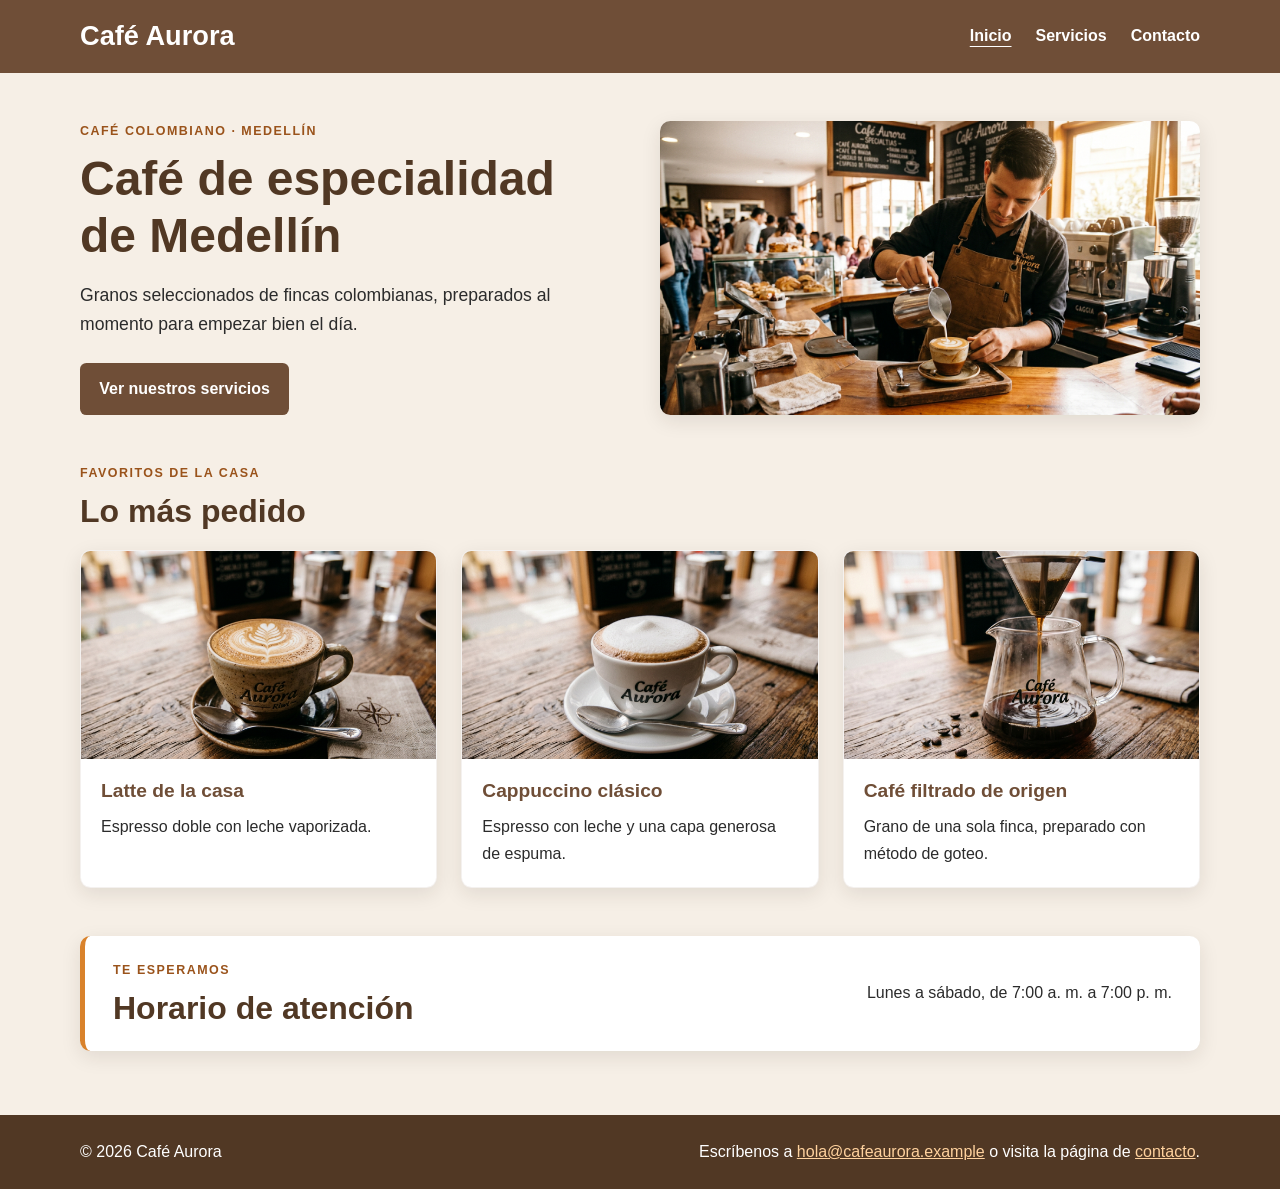
==== index.html @ ce587d23 "fix: css y html, docs: finalizo la documentación del proyecto" ====
<!DOCTYPE html>
<html lang="es">
<head>
    <meta charset="UTF-8">
    <meta name="viewport" content="width=device-width, initial-scale=1.0">
    <meta name="description" content="Café Aurora es una cafetería de especialidad en Medellín con granos seleccionados de fincas colombianas. Conoce lo más pedido y nuestro horario.">
    <title>Café Aurora | Café de especialidad en Medellín</title>
    <link rel="stylesheet" href="css/styles.css">
</head>
<body>
    <header class="site-header">
        <div class="header-inner">
            <p class="logo"><a href="index.html">Café Aurora</a></p>
            <nav aria-label="Navegación principal">
                <ul>
                    <li><a href="index.html" aria-current="page">Inicio</a></li>
                    <li><a href="servicios.html">Servicios</a></li>
                    <li><a href="contacto.html">Contacto</a></li>
                </ul>
            </nav>
        </div>
    </header>

    <main>
        <section class="hero">
            <div class="hero-copy">
                <p class="eyebrow">Café colombiano · Medellín</p>
                <h1>Café de especialidad de Medellín</h1>
                <p>Granos seleccionados de fincas colombianas, preparados al momento para empezar bien el día.</p>
                <a class="button-link" href="servicios.html">Ver nuestros servicios</a>
            </div>
            <img class="hero-image" src="img/portada.jpg" alt="Barista sirviendo un café en el mostrador de Café Aurora" width="600">
        </section>

        <section class="section-block">
            <div class="section-heading">
                <p class="eyebrow">Favoritos de la casa</p>
                <h2>Lo más pedido</h2>
            </div>
            <div class="card-grid productos">
                <article class="card tarjeta">
                    <img src="img/latte.jpg" alt="Taza de latte con arte en la espuma sobre una mesa de madera" width="300">
                    <div class="card-content">
                        <h3>Latte de la casa</h3>
                        <p>Espresso doble con leche vaporizada.</p>
                    </div>
                </article>
                <article class="card tarjeta">
                    <img src="img/cappuccino.jpg" alt="Cappuccino con espuma espesa servido en una taza blanca" width="300">
                    <div class="card-content">
                        <h3>Cappuccino clásico</h3>
                        <p>Espresso con leche y una capa generosa de espuma.</p>
                    </div>
                </article>
                <article class="card tarjeta">
                    <img src="img/filtrado.jpg" alt="Café filtrado cayendo en una jarra de vidrio" width="300">
                    <div class="card-content">
                        <h3>Café filtrado de origen</h3>
                        <p>Grano de una sola finca, preparado con método de goteo.</p>
                    </div>
                </article>
            </div>
        </section>

        <aside class="hours">
            <div>
                <p class="eyebrow">Te esperamos</p>
                <h2>Horario de atención</h2>
            </div>
            <p>Lunes a sábado, de 7:00 a. m. a 7:00 p. m.</p>
        </aside>
    </main>

    <footer class="site-footer">
        <div class="footer-inner">
            <p>&copy; 2026 Café Aurora</p>
            <p>Escríbenos a <a href="mailto:hola@cafeaurora.example">hola@cafeaurora.example</a> o visita la página de <a href="contacto.html">contacto</a>.</p>
        </div>
    </footer>
</body>
</html>
---- css/styles.css ----
/* ========================================
   1. VARIABLES
======================================== */
:root {
    --color-primario: #6f4e37;
    --color-primario-oscuro: #513824;
    --color-acento: #d9822b;
    --color-texto: #2b2b2b;
    --color-fondo: #f6efe6;
    --color-blanco: #ffffff;
    --color-borde: #e5d9cc;
    --fuente-base: Arial, Helvetica, sans-serif;
    --radio: 0.65rem;
    --sombra: 0 6px 20px rgb(43 31 20 / 10%);
}

/* ========================================
   2. BASE
======================================== */
*,
*::before,
*::after {
    box-sizing: border-box;
}

html {
    scroll-behavior: smooth;
}

body {
    margin: 0;
    background: var(--color-fondo);
    color: var(--color-texto);
    font-family: var(--fuente-base);
    font-size: 16px;
    line-height: 1.65;
}

img {
    display: block;
    max-width: 100%;
    height: auto;
}

h1,
h2,
h3 {
    line-height: 1.2;
    color: var(--color-primario-oscuro);
}

h1 {
    margin: 0 0 1rem;
    font-size: clamp(2rem, 4vw, 3rem);
}

h2 {
    margin: 0 0 1rem;
    font-size: clamp(1.5rem, 3vw, 2rem);
}

h3 {
    margin: 0 0 0.75rem;
    font-size: 1.2rem;
}

p {
    margin: 0 0 1rem;
}

a {
    color: var(--color-primario);
}

a:hover {
    color: #9a531b;
}

/* ========================================
   3. CABECERA Y NAVEGACIÓN
======================================== */
.site-header {
    background: var(--color-primario);
    color: var(--color-blanco);
    padding: 1rem 1.5rem;
}

.header-inner {
    max-width: 70rem;
    margin: 0 auto;
    display: flex;
    align-items: center;
    justify-content: space-between;
    gap: 1.5rem;
}

.logo {
    margin: 0;
    font-size: 1.7rem;
    font-weight: 800;
    line-height: 1.2;
}

.logo a {
    color: var(--color-blanco);
    text-decoration: none;
}

nav ul {
    display: flex;
    flex-wrap: wrap;
    align-items: center;
    gap: 1.5rem;
    margin: 0;
    padding: 0;
    list-style: none;
}

nav a {
    display: inline-block;
    padding: 0.45rem 0;
    color: var(--color-blanco);
    text-decoration: none;
    font-weight: 600;
}

nav a:hover,
nav a:focus-visible {
    color: #ffd29e;
}

nav a[aria-current="page"] {
    text-decoration: underline;
    text-underline-offset: 0.3rem;
}

/* ========================================
   4. ESTRUCTURA GENERAL
======================================== */
main {
    width: min(100% - 2rem, 70rem);
    margin: 0 auto;
    padding: 3rem 0;
}

.section-block {
    margin-top: 3rem;
}

.section-heading {
    margin-bottom: 1.25rem;
}

.eyebrow {
    margin-bottom: 0.5rem;
    color: #9a531b;
    font-size: 0.78rem;
    font-weight: 800;
    letter-spacing: 0.12em;
    text-transform: uppercase;
}

.page-intro {
    max-width: 48rem;
    margin-bottom: 2.5rem;
}

/* ========================================
   5. PORTADA
======================================== */
.hero {
    display: grid;
    grid-template-columns: minmax(0, 1fr) minmax(0, 1fr);
    align-items: center;
    gap: 2.5rem;
}

.hero-copy > p:not(.eyebrow) {
    max-width: 34rem;
    margin-bottom: 1.5rem;
    font-size: 1.1rem;
}

.hero-image {
    width: 100%;
    max-height: 26rem;
    object-fit: cover;
    border-radius: var(--radio);
    box-shadow: var(--sombra);
}

.button-link {
    display: inline-block;
    padding: 0.8rem 1.2rem;
    border-radius: 0.4rem;
    background: var(--color-primario);
    color: var(--color-blanco);
    text-decoration: none;
    font-weight: 700;
}

.button-link:hover,
.button-link:focus-visible {
    background: var(--color-acento);
    color: #21170f;
}

/* ========================================
   6. TARJETAS Y CUADRÍCULAS
======================================== */
.card-grid {
    display: grid;
    grid-template-columns: repeat(3, minmax(0, 1fr));
    gap: 1.5rem;
    align-items: stretch;
}

.card,
.tarjeta {
    min-width: 0;
    overflow: hidden;
    border: 1px solid rgb(111 78 55 / 8%);
    border-radius: var(--radio);
    background: var(--color-blanco);
    box-shadow: var(--sombra);
}

.card > img {
    width: 100%;
    height: 13rem;
    object-fit: cover;
}

.card-content {
    padding: 1.25rem;
}

.card-content h3 {
    color: var(--color-primario);
}

.card-content p:last-child {
    margin-bottom: 0;
}

.card-content a {
    font-weight: 700;
}

/* ========================================
   7. HORARIO
======================================== */
.hours {
    display: flex;
    align-items: center;
    justify-content: space-between;
    gap: 1.5rem;
    margin-top: 3rem;
    padding: 1.5rem 1.75rem;
    border-left: 5px solid var(--color-acento);
    border-radius: var(--radio);
    background: var(--color-blanco);
    box-shadow: var(--sombra);
}

.hours h2 {
    margin-bottom: 0;
}

.hours > p {
    margin: 0;
}

/* ========================================
   8. TABLA DE PRECIOS
======================================== */
.table-wrap {
    width: 100%;
    overflow-x: auto;
    border-radius: var(--radio);
    box-shadow: var(--sombra);
}

table {
    width: 100%;
    border-collapse: collapse;
    background: var(--color-blanco);
}

caption {
    padding: 1rem;
    background: var(--color-blanco);
    color: var(--color-primario);
    font-weight: 700;
    text-align: left;
}

thead {
    background: var(--color-primario);
    color: var(--color-blanco);
}

th,
td {
    padding: 0.9rem 1rem;
    border-bottom: 1px solid var(--color-borde);
    text-align: left;
}

tbody th {
    color: var(--color-primario-oscuro);
}

tbody tr:nth-child(even) {
    background: #fbf8f4;
}

tbody tr:last-child th,
tbody tr:last-child td {
    border-bottom: 0;
}

/* ========================================
   9. FORMULARIO
======================================== */
.contact-layout {
    display: grid;
    grid-template-columns: minmax(0, 1.5fr) minmax(15rem, 0.8fr);
    align-items: start;
    gap: 2rem;
}

.contact-card {
    padding: 1.75rem;
    border-radius: var(--radio);
    background: var(--color-blanco);
    box-shadow: var(--sombra);
}

.contact-card h2 {
    margin-bottom: 1.5rem;
}

fieldset {
    min-width: 0;
    margin: 0 0 1.25rem;
    padding: 1.25rem;
    border: 1px solid var(--color-borde);
    border-radius: 0.45rem;
}

legend {
    padding: 0 0.4rem;
    color: var(--color-primario);
    font-weight: 700;
}

.form-field {
    margin-bottom: 1rem;
}

.form-field:last-child {
    margin-bottom: 0;
}

label {
    display: block;
    margin-bottom: 0.4rem;
    font-weight: 700;
}

input,
select,
textarea {
    display: block;
    width: 100%;
    min-width: 0;
    padding: 0.75rem 0.85rem;
    border: 1px solid #cbb9a8;
    border-radius: 0.35rem;
    background: #fff;
    color: var(--color-texto);
    font: inherit;
}

textarea {
    min-height: 8rem;
    resize: vertical;
}

input:focus,
select:focus,
textarea:focus {
    outline: 2px solid var(--color-acento);
    outline-offset: 1px;
}

button {
    padding: 0.85rem 1.3rem;
    border: 0;
    border-radius: 0.4rem;
    background: var(--color-primario);
    color: var(--color-blanco);
    font: inherit;
    font-weight: 700;
    cursor: pointer;
}

button:hover {
    background: var(--color-acento);
    color: #21170f;
}

.contact-hours {
    display: block;
    margin-top: 0;
}

.contact-hours .hours-time {
    color: var(--color-primario);
    font-size: 1.2rem;
    font-weight: 800;
}

/* ========================================
   10. PIE DE PÁGINA
======================================== */
.site-footer {
    margin-top: 1rem;
    padding: 1.5rem;
    background: var(--color-primario-oscuro);
    color: var(--color-blanco);
}

.footer-inner {
    width: min(100%, 70rem);
    margin: 0 auto;
    display: flex;
    flex-wrap: wrap;
    justify-content: space-between;
    gap: 0.75rem 2rem;
}

.footer-inner p {
    margin: 0;
}

.site-footer a {
    color: #ffd29e;
}

/* ========================================
   11. RESPONSIVE: TABLETAS Y CELULARES
======================================== */
@media (max-width: 800px) {
    .header-inner {
        align-items: flex-start;
        flex-direction: column;
        gap: 0.75rem;
    }

    .hero {
        grid-template-columns: 1fr;
        gap: 1.5rem;
    }

    .hero-image {
        max-height: 22rem;
    }

    .card-grid {
        grid-template-columns: repeat(2, minmax(0, 1fr));
    }

    .contact-layout {
        grid-template-columns: 1fr;
    }

    .contact-hours {
        margin-top: 0;
    }
}

@media (max-width: 560px) {
    main {
        width: min(100% - 1.25rem, 70rem);
        padding: 2rem 0;
    }

    .site-header {
        padding: 1rem;
    }

    nav ul {
        gap: 1rem;
    }

    .card-grid {
        grid-template-columns: 1fr;
    }

    .card > img {
        height: auto;
        max-height: 18rem;
    }

    .hours {
        align-items: flex-start;
        flex-direction: column;
        gap: 0.75rem;
        padding: 1.25rem;
    }

    .contact-card {
        padding: 1rem;
    }

    fieldset {
        padding: 1rem;
    }

    th,
    td {
        padding: 0.7rem;
        font-size: 0.9rem;
    }

    .footer-inner {
        flex-direction: column;
    }
}

@media (prefers-reduced-motion: reduce) {
    html {
        scroll-behavior: auto;
    }
}
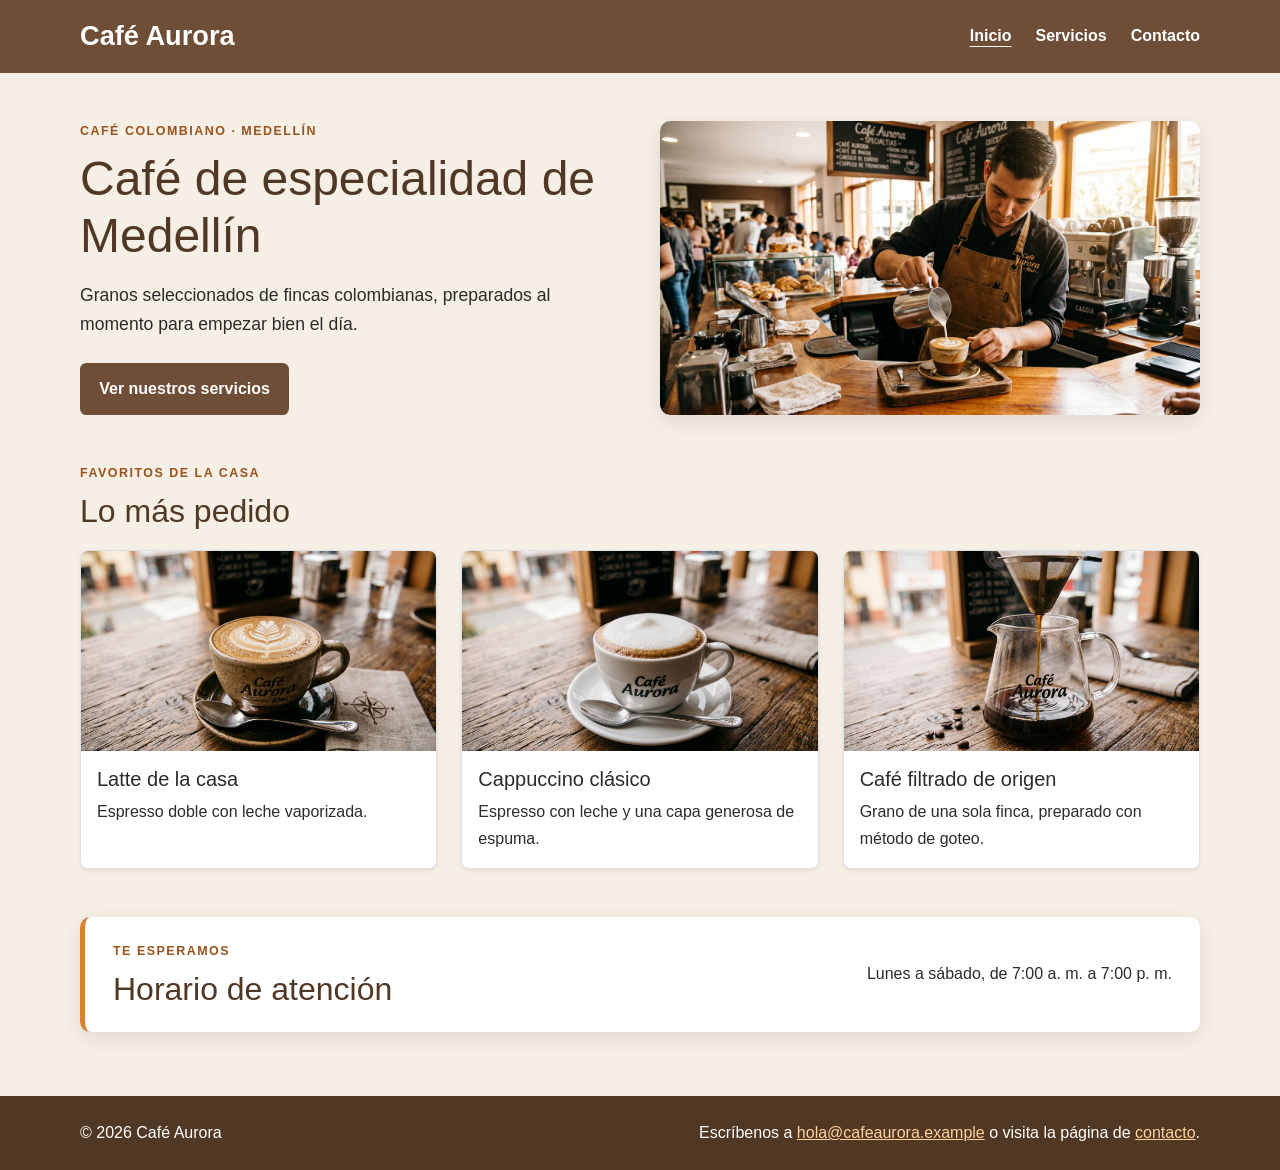
==== commit dbb95bf9: "feat: se maqueta Lo más pedido con Bootstrap" ====
--- a/index.html
+++ b/index.html
@@ -5,6 +5,7 @@
     <meta name="viewport" content="width=device-width, initial-scale=1.0">
     <meta name="description" content="Café Aurora es una cafetería de especialidad en Medellín con granos seleccionados de fincas colombianas. Conoce lo más pedido y nuestro horario.">
     <title>Café Aurora | Café de especialidad en Medellín</title>
+    <link href="https://cdn.jsdelivr.net/npm/bootstrap@5.3.8/dist/css/bootstrap.min.css" rel="stylesheet" integrity="sha384-sRIl4kxILFvY47J16cr9ZwB07vP4J8+LH7qKQnuqkuIAvNWLzeN8tE5YBujZqJLB" crossorigin="anonymous">
     <link rel="stylesheet" href="css/styles.css">
 </head>
 <body>
@@ -37,28 +38,40 @@
                 <p class="eyebrow">Favoritos de la casa</p>
                 <h2>Lo más pedido</h2>
             </div>
-            <div class="card-grid productos">
-                <article class="card tarjeta">
-                    <img src="img/latte.jpg" alt="Taza de latte con arte en la espuma sobre una mesa de madera" width="300">
-                    <div class="card-content">
-                        <h3>Latte de la casa</h3>
-                        <p>Espresso doble con leche vaporizada.</p>
-                    </div>
-                </article>
-                <article class="card tarjeta">
-                    <img src="img/cappuccino.jpg" alt="Cappuccino con espuma espesa servido en una taza blanca" width="300">
-                    <div class="card-content">
-                        <h3>Cappuccino clásico</h3>
-                        <p>Espresso con leche y una capa generosa de espuma.</p>
-                    </div>
-                </article>
-                <article class="card tarjeta">
-                    <img src="img/filtrado.jpg" alt="Café filtrado cayendo en una jarra de vidrio" width="300">
-                    <div class="card-content">
-                        <h3>Café filtrado de origen</h3>
-                        <p>Grano de una sola finca, preparado con método de goteo.</p>
-                    </div>
-                </article>
+            <div class="row row-cols-1 row-cols-md-2 row-cols-lg-3 g-4 productos-bootstrap">
+                <div class="col">
+                    <article class="h-100 d-flex flex-column overflow-hidden rounded-3 border bg-white shadow-sm">
+                        <div class="ratio ratio-16x9">
+                            <img class="img-fluid object-fit-cover" src="img/latte.jpg" alt="Taza de latte con arte en la espuma sobre una mesa de madera" width="300">
+                        </div>
+                        <div class="p-3">
+                            <h3 class="h5">Latte de la casa</h3>
+                            <p class="mb-0">Espresso doble con leche vaporizada.</p>
+                        </div>
+                    </article>
+                </div>
+                <div class="col">
+                    <article class="h-100 d-flex flex-column overflow-hidden rounded-3 border bg-white shadow-sm">
+                        <div class="ratio ratio-16x9">
+                            <img class="img-fluid object-fit-cover" src="img/cappuccino.jpg" alt="Cappuccino con espuma espesa servido en una taza blanca" width="300">
+                        </div>
+                        <div class="p-3">
+                            <h3 class="h5">Cappuccino clásico</h3>
+                            <p class="mb-0">Espresso con leche y una capa generosa de espuma.</p>
+                        </div>
+                    </article>
+                </div>
+                <div class="col">
+                    <article class="h-100 d-flex flex-column overflow-hidden rounded-3 border bg-white shadow-sm">
+                        <div class="ratio ratio-16x9">
+                            <img class="img-fluid object-fit-cover" src="img/filtrado.jpg" alt="Café filtrado cayendo en una jarra de vidrio" width="300">
+                        </div>
+                        <div class="p-3">
+                            <h3 class="h5">Café filtrado de origen</h3>
+                            <p class="mb-0">Grano de una sola finca, preparado con método de goteo.</p>
+                        </div>
+                    </article>
+                </div>
             </div>
         </section>
 
--- a/css/styles.css
+++ b/css/styles.css
@@ -82,16 +82,16 @@
 .site-header {
     background: var(--color-primario);
     color: var(--color-blanco);
-    padding: 1rem 1.5rem;
+    padding: 1rem;
 }
 
 .header-inner {
     max-width: 70rem;
     margin: 0 auto;
     display: flex;
-    align-items: center;
-    justify-content: space-between;
-    gap: 1.5rem;
+    align-items: flex-start;
+    flex-direction: column;
+    gap: 0.75rem;
 }
 
 .logo {
@@ -110,7 +110,7 @@
     display: flex;
     flex-wrap: wrap;
     align-items: center;
-    gap: 1.5rem;
+    gap: 1rem;
     margin: 0;
     padding: 0;
     list-style: none;
@@ -138,9 +138,9 @@
    4. ESTRUCTURA GENERAL
 ======================================== */
 main {
-    width: min(100% - 2rem, 70rem);
+    width: min(100% - 1.25rem, 70rem);
     margin: 0 auto;
-    padding: 3rem 0;
+    padding: 2rem 0;
 }
 
 .section-block {
@@ -170,9 +170,9 @@
 ======================================== */
 .hero {
     display: grid;
-    grid-template-columns: minmax(0, 1fr) minmax(0, 1fr);
+    grid-template-columns: 1fr;
     align-items: center;
-    gap: 2.5rem;
+    gap: 1.5rem;
 }
 
 .hero-copy > p:not(.eyebrow) {
@@ -183,7 +183,7 @@
 
 .hero-image {
     width: 100%;
-    max-height: 26rem;
+    max-height: 22rem;
     object-fit: cover;
     border-radius: var(--radio);
     box-shadow: var(--sombra);
@@ -210,7 +210,7 @@
 ======================================== */
 .card-grid {
     display: grid;
-    grid-template-columns: repeat(3, minmax(0, 1fr));
+    grid-template-columns: 1fr;
     gap: 1.5rem;
     align-items: stretch;
 }
@@ -227,7 +227,8 @@
 
 .card > img {
     width: 100%;
-    height: 13rem;
+    height: auto;
+    max-height: 18rem;
     object-fit: cover;
 }
 
@@ -252,11 +253,12 @@
 ======================================== */
 .hours {
     display: flex;
-    align-items: center;
+    align-items: flex-start;
+    flex-direction: column;
     justify-content: space-between;
-    gap: 1.5rem;
+    gap: 0.75rem;
     margin-top: 3rem;
-    padding: 1.5rem 1.75rem;
+    padding: 1.25rem;
     border-left: 5px solid var(--color-acento);
     border-radius: var(--radio);
     background: var(--color-blanco);
@@ -325,13 +327,13 @@
 ======================================== */
 .contact-layout {
     display: grid;
-    grid-template-columns: minmax(0, 1.5fr) minmax(15rem, 0.8fr);
+    grid-template-columns: 1fr;
     align-items: start;
     gap: 2rem;
 }
 
 .contact-card {
-    padding: 1.75rem;
+    padding: 1rem;
     border-radius: var(--radio);
     background: var(--color-blanco);
     box-shadow: var(--sombra);
@@ -344,7 +346,7 @@
 fieldset {
     min-width: 0;
     margin: 0 0 1.25rem;
-    padding: 1.25rem;
+    padding: 1rem;
     border: 1px solid var(--color-borde);
     border-radius: 0.45rem;
 }
@@ -436,6 +438,7 @@
     width: min(100%, 70rem);
     margin: 0 auto;
     display: flex;
+    flex-direction: column;
     flex-wrap: wrap;
     justify-content: space-between;
     gap: 0.75rem 2rem;
@@ -450,83 +453,79 @@
 }
 
 /* ========================================
-   11. RESPONSIVE: TABLETAS Y CELULARES
-======================================== */
-@media (max-width: 800px) {
-    .header-inner {
-        align-items: flex-start;
-        flex-direction: column;
-        gap: 0.75rem;
-    }
-
-    .hero {
-        grid-template-columns: 1fr;
+   11. RESPONSIVE: MOBILE-FIRST
+======================================== */
+@media (min-width: 561px) {
+    main {
+        width: min(100% - 2rem, 70rem);
+        padding: 3rem 0;
+    }
+
+    .site-header {
+        padding: 1rem 1.5rem;
+    }
+
+    nav ul {
         gap: 1.5rem;
-    }
-
-    .hero-image {
-        max-height: 22rem;
     }
 
     .card-grid {
         grid-template-columns: repeat(2, minmax(0, 1fr));
     }
 
-    .contact-layout {
-        grid-template-columns: 1fr;
-    }
-
-    .contact-hours {
-        margin-top: 0;
-    }
-}
-
-@media (max-width: 560px) {
-    main {
-        width: min(100% - 1.25rem, 70rem);
-        padding: 2rem 0;
-    }
-
-    .site-header {
-        padding: 1rem;
-    }
-
-    nav ul {
-        gap: 1rem;
-    }
-
-    .card-grid {
-        grid-template-columns: 1fr;
-    }
-
     .card > img {
-        height: auto;
-        max-height: 18rem;
+        height: 13rem;
     }
 
     .hours {
-        align-items: flex-start;
-        flex-direction: column;
-        gap: 0.75rem;
+        align-items: center;
+        flex-direction: row;
+        gap: 1.5rem;
+        padding: 1.5rem 1.75rem;
+    }
+
+    .contact-card {
+        padding: 1.75rem;
+    }
+
+    fieldset {
         padding: 1.25rem;
-    }
-
-    .contact-card {
-        padding: 1rem;
-    }
-
-    fieldset {
-        padding: 1rem;
     }
 
     th,
     td {
-        padding: 0.7rem;
-        font-size: 0.9rem;
+        padding: 0.9rem 1rem;
+        font-size: 1rem;
     }
 
     .footer-inner {
-        flex-direction: column;
+        flex-direction: row;
+    }
+}
+
+@media (min-width: 801px) {
+    .header-inner {
+        align-items: center;
+        flex-direction: row;
+        justify-content: space-between;
+        gap: 1.5rem;
+    }
+
+    .hero {
+        grid-template-columns: minmax(0, 1fr) minmax(0, 1fr);
+        gap: 2.5rem;
+    }
+
+    .hero-image {
+        max-height: 26rem;
+    }
+
+    .card-grid {
+        grid-template-columns: repeat(3, minmax(0, 1fr));
+    }
+
+    .contact-layout {
+        grid-template-columns: minmax(0, 1.5fr) minmax(15rem, 0.8fr);
     }
 }
 
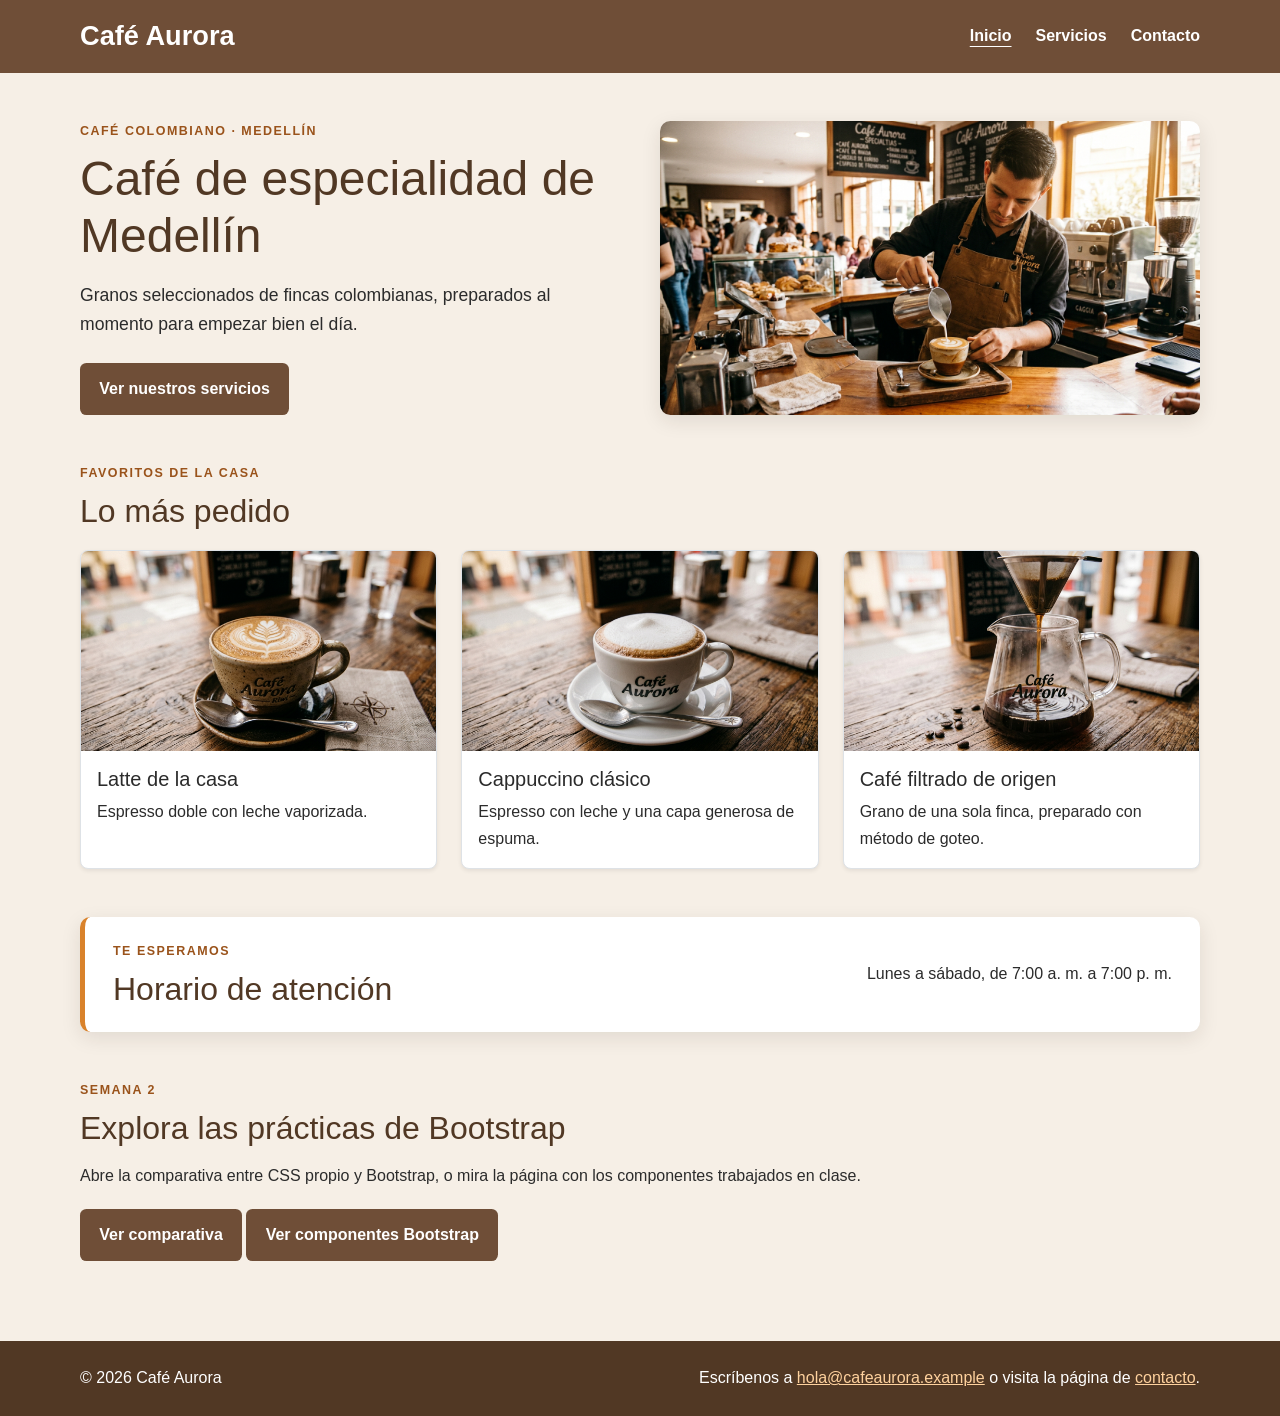
==== commit 590aad47: "feat: completar componentes bootstrap de la entrega" ====
--- a/index.html
+++ b/index.html
@@ -15,8 +15,8 @@
             <nav aria-label="Navegación principal">
                 <ul>
                     <li><a href="index.html" aria-current="page">Inicio</a></li>
-                    <li><a href="servicios.html">Servicios</a></li>
-                    <li><a href="contacto.html">Contacto</a></li>
+                    <li><a href="pages/servicios.html">Servicios</a></li>
+                    <li><a href="pages/contacto.html">Contacto</a></li>
                 </ul>
             </nav>
         </div>
@@ -28,7 +28,7 @@
                 <p class="eyebrow">Café colombiano · Medellín</p>
                 <h1>Café de especialidad de Medellín</h1>
                 <p>Granos seleccionados de fincas colombianas, preparados al momento para empezar bien el día.</p>
-                <a class="button-link" href="servicios.html">Ver nuestros servicios</a>
+                <a class="button-link" href="pages/servicios.html">Ver nuestros servicios</a>
             </div>
             <img class="hero-image" src="img/portada.jpg" alt="Barista sirviendo un café en el mostrador de Café Aurora" width="600">
         </section>
@@ -82,12 +82,24 @@
             </div>
             <p>Lunes a sábado, de 7:00 a. m. a 7:00 p. m.</p>
         </aside>
+
+        <section class="section-block" aria-labelledby="bootstrap-practicas">
+            <div class="section-heading">
+                <p class="eyebrow">Semana 2</p>
+                <h2 id="bootstrap-practicas">Explora las prácticas de Bootstrap</h2>
+                <p>Abre la comparativa entre CSS propio y Bootstrap, o mira la página con los componentes trabajados en clase.</p>
+            </div>
+            <p>
+                <a class="button-link" href="pages/pruebas/comparativa-bootstrap.html">Ver comparativa</a>
+                <a class="button-link" href="pages/pruebas/landing-bootstrap.html">Ver componentes Bootstrap</a>
+            </p>
+        </section>
     </main>
 
     <footer class="site-footer">
         <div class="footer-inner">
             <p>&copy; 2026 Café Aurora</p>
-            <p>Escríbenos a <a href="mailto:hola@cafeaurora.example">hola@cafeaurora.example</a> o visita la página de <a href="contacto.html">contacto</a>.</p>
+            <p>Escríbenos a <a href="mailto:hola@cafeaurora.example">hola@cafeaurora.example</a> o visita la página de <a href="pages/contacto.html">contacto</a>.</p>
         </div>
     </footer>
 </body>
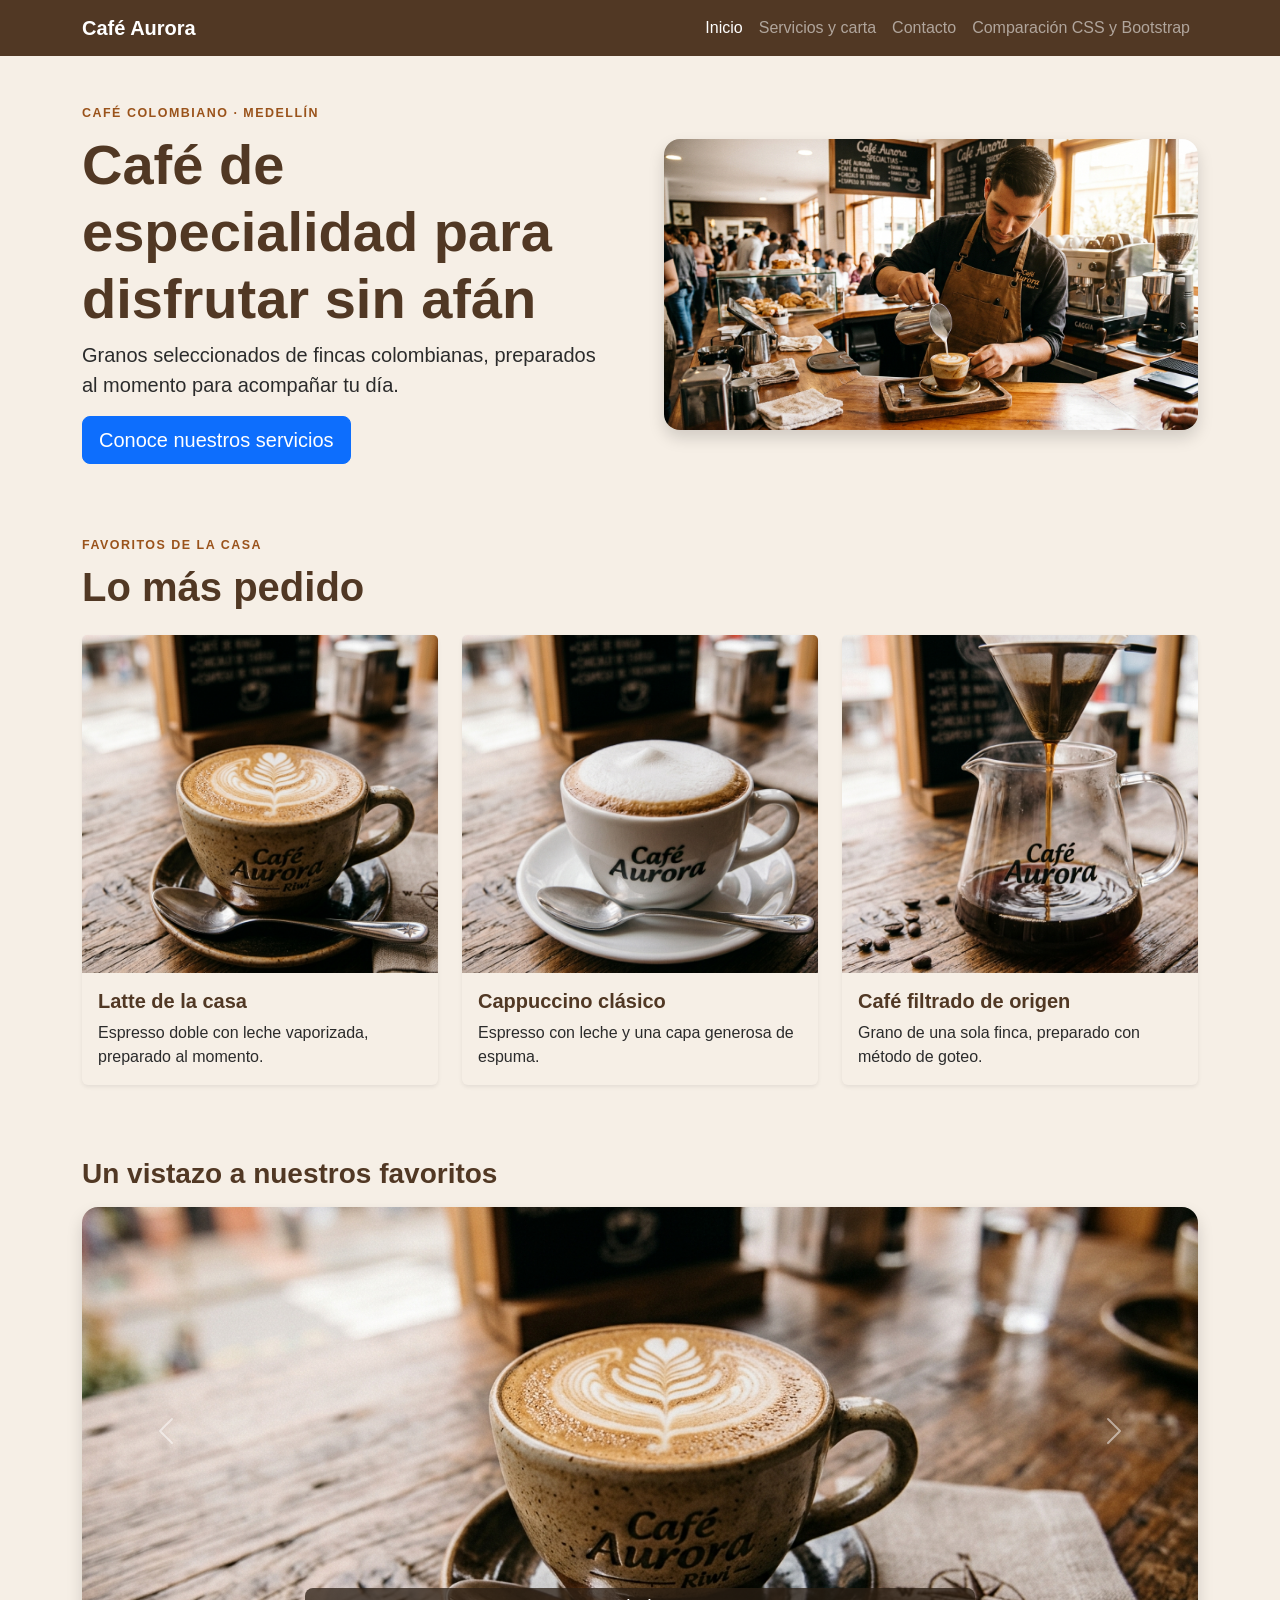
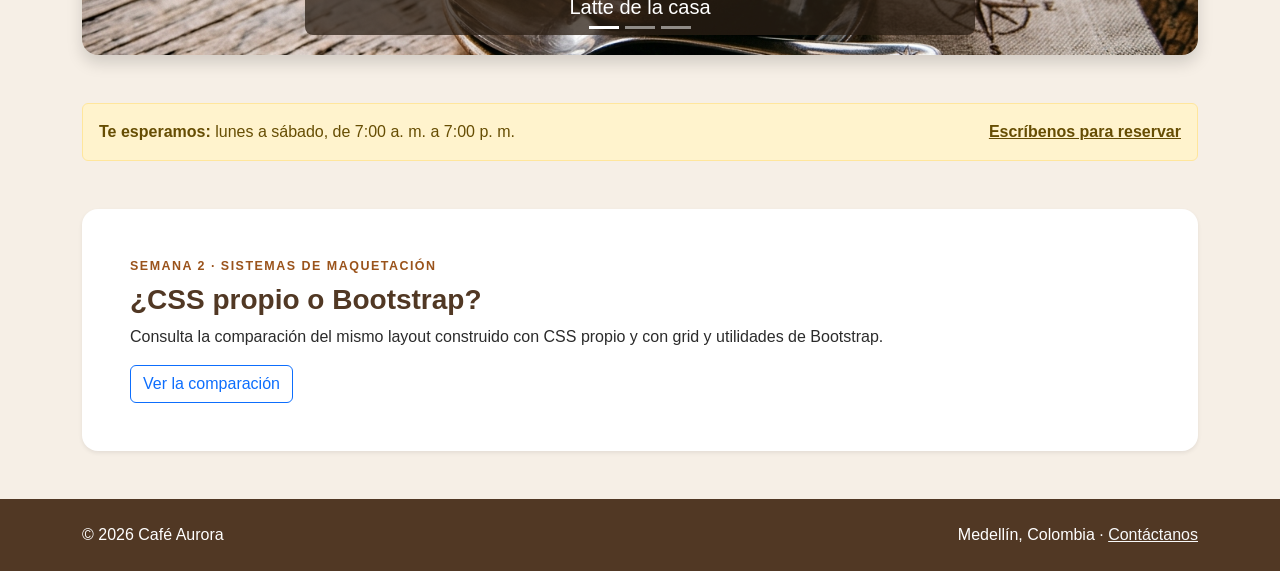
==== commit 1d65889e: "refactor: unificar el sitio con Bootstrap" ====
--- a/index.html
+++ b/index.html
@@ -1,106 +1,108 @@
-<!DOCTYPE html>
+<!doctype html>
 <html lang="es">
 <head>
-    <meta charset="UTF-8">
-    <meta name="viewport" content="width=device-width, initial-scale=1.0">
-    <meta name="description" content="Café Aurora es una cafetería de especialidad en Medellín con granos seleccionados de fincas colombianas. Conoce lo más pedido y nuestro horario.">
+    <meta charset="utf-8">
+    <meta name="viewport" content="width=device-width, initial-scale=1">
+    <meta name="description" content="Café Aurora es una cafetería de especialidad en Medellín con granos seleccionados de fincas colombianas.">
     <title>Café Aurora | Café de especialidad en Medellín</title>
     <link href="https://cdn.jsdelivr.net/npm/bootstrap@5.3.8/dist/css/bootstrap.min.css" rel="stylesheet" integrity="sha384-sRIl4kxILFvY47J16cr9ZwB07vP4J8+LH7qKQnuqkuIAvNWLzeN8tE5YBujZqJLB" crossorigin="anonymous">
     <link rel="stylesheet" href="css/styles.css">
 </head>
 <body>
-    <header class="site-header">
-        <div class="header-inner">
-            <p class="logo"><a href="index.html">Café Aurora</a></p>
-            <nav aria-label="Navegación principal">
-                <ul>
-                    <li><a href="index.html" aria-current="page">Inicio</a></li>
-                    <li><a href="pages/servicios.html">Servicios</a></li>
-                    <li><a href="pages/contacto.html">Contacto</a></li>
+    <nav class="navbar navbar-expand-lg navbar-cafe" data-bs-theme="dark" aria-label="Navegación principal">
+        <div class="container">
+            <a class="navbar-brand fw-bold" href="index.html">Café Aurora</a>
+            <button class="navbar-toggler" type="button" data-bs-toggle="collapse" data-bs-target="#menuPrincipal" aria-controls="menuPrincipal" aria-expanded="false" aria-label="Abrir o cerrar el menú">
+                <span class="navbar-toggler-icon"></span>
+            </button>
+            <div class="collapse navbar-collapse" id="menuPrincipal">
+                <ul class="navbar-nav ms-auto mb-2 mb-lg-0">
+                    <li class="nav-item"><a class="nav-link active" aria-current="page" href="index.html">Inicio</a></li>
+                    <li class="nav-item"><a class="nav-link" href="pages/servicios.html">Servicios y carta</a></li>
+                    <li class="nav-item"><a class="nav-link" href="pages/contacto.html">Contacto</a></li>
+                    <li class="nav-item"><a class="nav-link" href="pages/comparativa-bootstrap.html">Comparación CSS y Bootstrap</a></li>
                 </ul>
-            </nav>
+            </div>
         </div>
-    </header>
+    </nav>
 
     <main>
-        <section class="hero">
-            <div class="hero-copy">
-                <p class="eyebrow">Café colombiano · Medellín</p>
-                <h1>Café de especialidad de Medellín</h1>
-                <p>Granos seleccionados de fincas colombianas, preparados al momento para empezar bien el día.</p>
-                <a class="button-link" href="pages/servicios.html">Ver nuestros servicios</a>
-            </div>
-            <img class="hero-image" src="img/portada.jpg" alt="Barista sirviendo un café en el mostrador de Café Aurora" width="600">
-        </section>
-
-        <section class="section-block">
-            <div class="section-heading">
-                <p class="eyebrow">Favoritos de la casa</p>
-                <h2>Lo más pedido</h2>
-            </div>
-            <div class="row row-cols-1 row-cols-md-2 row-cols-lg-3 g-4 productos-bootstrap">
-                <div class="col">
-                    <article class="h-100 d-flex flex-column overflow-hidden rounded-3 border bg-white shadow-sm">
-                        <div class="ratio ratio-16x9">
-                            <img class="img-fluid object-fit-cover" src="img/latte.jpg" alt="Taza de latte con arte en la espuma sobre una mesa de madera" width="300">
-                        </div>
-                        <div class="p-3">
-                            <h3 class="h5">Latte de la casa</h3>
-                            <p class="mb-0">Espresso doble con leche vaporizada.</p>
-                        </div>
-                    </article>
+        <section class="container py-5">
+            <div class="row align-items-center g-4 g-lg-5">
+                <div class="col-lg-6">
+                    <p class="eyebrow mb-2">Café colombiano · Medellín</p>
+                    <h1 class="display-4 fw-bold text-cafe">Café de especialidad para disfrutar sin afán</h1>
+                    <p class="lead">Granos seleccionados de fincas colombianas, preparados al momento para acompañar tu día.</p>
+                    <a class="btn btn-primary btn-lg" href="pages/servicios.html">Conoce nuestros servicios</a>
                 </div>
-                <div class="col">
-                    <article class="h-100 d-flex flex-column overflow-hidden rounded-3 border bg-white shadow-sm">
-                        <div class="ratio ratio-16x9">
-                            <img class="img-fluid object-fit-cover" src="img/cappuccino.jpg" alt="Cappuccino con espuma espesa servido en una taza blanca" width="300">
-                        </div>
-                        <div class="p-3">
-                            <h3 class="h5">Cappuccino clásico</h3>
-                            <p class="mb-0">Espresso con leche y una capa generosa de espuma.</p>
-                        </div>
-                    </article>
-                </div>
-                <div class="col">
-                    <article class="h-100 d-flex flex-column overflow-hidden rounded-3 border bg-white shadow-sm">
-                        <div class="ratio ratio-16x9">
-                            <img class="img-fluid object-fit-cover" src="img/filtrado.jpg" alt="Café filtrado cayendo en una jarra de vidrio" width="300">
-                        </div>
-                        <div class="p-3">
-                            <h3 class="h5">Café filtrado de origen</h3>
-                            <p class="mb-0">Grano de una sola finca, preparado con método de goteo.</p>
-                        </div>
-                    </article>
+                <div class="col-lg-6">
+                    <img class="img-fluid rounded-4 shadow" src="img/portada.jpg" alt="Barista sirviendo café en el mostrador de Café Aurora" width="900" height="600">
                 </div>
             </div>
         </section>
 
-        <aside class="hours">
-            <div>
-                <p class="eyebrow">Te esperamos</p>
-                <h2>Horario de atención</h2>
+        <section class="container py-4" aria-labelledby="favoritos-titulo">
+            <div class="mb-4">
+                <p class="eyebrow mb-2">Favoritos de la casa</p>
+                <h2 class="h1 fw-bold text-cafe" id="favoritos-titulo">Lo más pedido</h2>
             </div>
-            <p>Lunes a sábado, de 7:00 a. m. a 7:00 p. m.</p>
-        </aside>
+            <div class="row row-cols-1 row-cols-md-2 row-cols-lg-3 g-4">
+                <div class="col"><article class="card h-100 border-0 shadow-sm">
+                    <img class="card-img-top product-image" src="img/latte.jpg" alt="Latte con arte en la espuma servido en una taza" width="600" height="338">
+                    <div class="card-body"><h3 class="card-title h5 fw-bold">Latte de la casa</h3><p class="card-text">Espresso doble con leche vaporizada, preparado al momento.</p></div>
+                </article></div>
+                <div class="col"><article class="card h-100 border-0 shadow-sm">
+                    <img class="card-img-top product-image" src="img/cappuccino.jpg" alt="Cappuccino clásico con espuma servido en una taza" width="600" height="338">
+                    <div class="card-body"><h3 class="card-title h5 fw-bold">Cappuccino clásico</h3><p class="card-text">Espresso con leche y una capa generosa de espuma.</p></div>
+                </article></div>
+                <div class="col"><article class="card h-100 border-0 shadow-sm">
+                    <img class="card-img-top product-image" src="img/filtrado.jpg" alt="Café filtrado cayendo en una jarra de vidrio" width="600" height="338">
+                    <div class="card-body"><h3 class="card-title h5 fw-bold">Café filtrado de origen</h3><p class="card-text">Grano de una sola finca, preparado con método de goteo.</p></div>
+                </article></div>
+            </div>
+        </section>
 
-        <section class="section-block" aria-labelledby="bootstrap-practicas">
-            <div class="section-heading">
-                <p class="eyebrow">Semana 2</p>
-                <h2 id="bootstrap-practicas">Explora las prácticas de Bootstrap</h2>
-                <p>Abre la comparativa entre CSS propio y Bootstrap, o mira la página con los componentes trabajados en clase.</p>
+        <section class="container py-5" aria-labelledby="carrusel-titulo">
+            <h2 class="h3 fw-bold text-cafe mb-3" id="carrusel-titulo">Un vistazo a nuestros favoritos</h2>
+            <div id="carruselAurora" class="carousel slide rounded-4 overflow-hidden shadow" aria-label="Favoritos de Café Aurora">
+                <div class="carousel-indicators">
+                    <button type="button" data-bs-target="#carruselAurora" data-bs-slide-to="0" class="active" aria-current="true" aria-label="Mostrar latte"></button>
+                    <button type="button" data-bs-target="#carruselAurora" data-bs-slide-to="1" aria-label="Mostrar cappuccino"></button>
+                    <button type="button" data-bs-target="#carruselAurora" data-bs-slide-to="2" aria-label="Mostrar café filtrado"></button>
+                </div>
+                <div class="carousel-inner">
+                    <div class="carousel-item active"><img src="img/latte.jpg" class="d-block w-100 carousel-image" alt="Latte de la casa con arte en la espuma"><div class="carousel-caption"><h3 class="h5">Latte de la casa</h3></div></div>
+                    <div class="carousel-item"><img src="img/cappuccino.jpg" class="d-block w-100 carousel-image" alt="Cappuccino clásico con espuma"><div class="carousel-caption"><h3 class="h5">Cappuccino clásico</h3></div></div>
+                    <div class="carousel-item"><img src="img/filtrado.jpg" class="d-block w-100 carousel-image" alt="Café filtrado de origen servido en una jarra"><div class="carousel-caption"><h3 class="h5">Café filtrado de origen</h3></div></div>
+                </div>
+                <button class="carousel-control-prev" type="button" data-bs-target="#carruselAurora" data-bs-slide="prev"><span class="carousel-control-prev-icon" aria-hidden="true"></span><span class="visually-hidden">Anterior</span></button>
+                <button class="carousel-control-next" type="button" data-bs-target="#carruselAurora" data-bs-slide="next"><span class="carousel-control-next-icon" aria-hidden="true"></span><span class="visually-hidden">Siguiente</span></button>
             </div>
-            <p>
-                <a class="button-link" href="pages/pruebas/comparativa-bootstrap.html">Ver comparativa</a>
-                <a class="button-link" href="pages/pruebas/landing-bootstrap.html">Ver componentes Bootstrap</a>
-            </p>
+        </section>
+
+        <section class="container pb-5" aria-label="Horario de atención">
+            <div class="alert alert-warning d-flex flex-column flex-md-row justify-content-between align-items-md-center gap-2 mb-0" role="alert">
+                <div><strong>Te esperamos:</strong> lunes a sábado, de 7:00 a. m. a 7:00 p. m.</div>
+                <a class="alert-link" href="pages/contacto.html">Escríbenos para reservar</a>
+            </div>
+        </section>
+
+        <section class="container pb-5" aria-labelledby="comparativa-enlace">
+            <div class="rounded-4 bg-white p-4 p-md-5 shadow-sm">
+                <p class="eyebrow mb-2">Semana 2 · Sistemas de maquetación</p>
+                <h2 class="h3 fw-bold text-cafe" id="comparativa-enlace">¿CSS propio o Bootstrap?</h2>
+                <p>Consulta la comparación del mismo layout construido con CSS propio y con grid y utilidades de Bootstrap.</p>
+                <a class="btn btn-outline-primary" href="pages/comparativa-bootstrap.html">Ver la comparación</a>
+            </div>
         </section>
     </main>
 
-    <footer class="site-footer">
-        <div class="footer-inner">
-            <p>&copy; 2026 Café Aurora</p>
-            <p>Escríbenos a <a href="mailto:hola@cafeaurora.example">hola@cafeaurora.example</a> o visita la página de <a href="pages/contacto.html">contacto</a>.</p>
+    <footer class="footer-cafe py-4 text-white">
+        <div class="container d-flex flex-column flex-md-row justify-content-between gap-2">
+            <p class="mb-0">© 2026 Café Aurora</p>
+            <p class="mb-0">Medellín, Colombia · <a class="link-light" href="pages/contacto.html">Contáctanos</a></p>
         </div>
     </footer>
+    <script src="https://cdn.jsdelivr.net/npm/bootstrap@5.3.8/dist/js/bootstrap.bundle.min.js" integrity="sha384-FKyoEForCGlyvwx9Hj09JcYn3nv7wiPVlz7YYwJrWVcXK/BmnVDxM+D2scQbITxI" crossorigin="anonymous"></script>
 </body>
 </html>
--- a/css/styles.css
+++ b/css/styles.css
@@ -1,158 +1,30 @@
-/* ========================================
-   1. VARIABLES
-======================================== */
 :root {
-    --color-primario: #6f4e37;
-    --color-primario-oscuro: #513824;
-    --color-acento: #d9822b;
-    --color-texto: #2b2b2b;
-    --color-fondo: #f6efe6;
-    --color-blanco: #ffffff;
-    --color-borde: #e5d9cc;
-    --fuente-base: Arial, Helvetica, sans-serif;
-    --radio: 0.65rem;
-    --sombra: 0 6px 20px rgb(43 31 20 / 10%);
-}
-
-/* ========================================
-   2. BASE
-======================================== */
-*,
-*::before,
-*::after {
-    box-sizing: border-box;
-}
-
-html {
-    scroll-behavior: smooth;
+    --cafe-primario: #6f4e37;
+    --cafe-oscuro: #513824;
+    --cafe-acento: #d9822b;
+    --cafe-fondo: #f6efe6;
+    --cafe-texto: #2b2b2b;
+    --bs-primary: #513824;
+    --bs-primary-rgb: 81, 56, 36;
+    --bs-body-bg: #f6efe6;
+    --bs-body-color: #2b2b2b;
 }
 
 body {
-    margin: 0;
-    background: var(--color-fondo);
-    color: var(--color-texto);
-    font-family: var(--fuente-base);
-    font-size: 16px;
-    line-height: 1.65;
+    font-family: Arial, Helvetica, sans-serif;
 }
 
-img {
-    display: block;
-    max-width: 100%;
-    height: auto;
+.navbar-cafe,
+.footer-cafe {
+    background-color: var(--cafe-oscuro);
 }
 
-h1,
-h2,
-h3 {
-    line-height: 1.2;
-    color: var(--color-primario-oscuro);
-}
-
-h1 {
-    margin: 0 0 1rem;
-    font-size: clamp(2rem, 4vw, 3rem);
-}
-
-h2 {
-    margin: 0 0 1rem;
-    font-size: clamp(1.5rem, 3vw, 2rem);
-}
-
-h3 {
-    margin: 0 0 0.75rem;
-    font-size: 1.2rem;
-}
-
-p {
-    margin: 0 0 1rem;
-}
-
-a {
-    color: var(--color-primario);
-}
-
-a:hover {
-    color: #9a531b;
-}
-
-/* ========================================
-   3. CABECERA Y NAVEGACIÓN
-======================================== */
-.site-header {
-    background: var(--color-primario);
-    color: var(--color-blanco);
-    padding: 1rem;
-}
-
-.header-inner {
-    max-width: 70rem;
-    margin: 0 auto;
-    display: flex;
-    align-items: flex-start;
-    flex-direction: column;
-    gap: 0.75rem;
-}
-
-.logo {
-    margin: 0;
-    font-size: 1.7rem;
-    font-weight: 800;
-    line-height: 1.2;
-}
-
-.logo a {
-    color: var(--color-blanco);
-    text-decoration: none;
-}
-
-nav ul {
-    display: flex;
-    flex-wrap: wrap;
-    align-items: center;
-    gap: 1rem;
-    margin: 0;
-    padding: 0;
-    list-style: none;
-}
-
-nav a {
-    display: inline-block;
-    padding: 0.45rem 0;
-    color: var(--color-blanco);
-    text-decoration: none;
-    font-weight: 600;
-}
-
-nav a:hover,
-nav a:focus-visible {
-    color: #ffd29e;
-}
-
-nav a[aria-current="page"] {
-    text-decoration: underline;
-    text-underline-offset: 0.3rem;
-}
-
-/* ========================================
-   4. ESTRUCTURA GENERAL
-======================================== */
-main {
-    width: min(100% - 1.25rem, 70rem);
-    margin: 0 auto;
-    padding: 2rem 0;
-}
-
-.section-block {
-    margin-top: 3rem;
-}
-
-.section-heading {
-    margin-bottom: 1.25rem;
+.text-cafe,
+.card-title {
+    color: var(--cafe-oscuro);
 }
 
 .eyebrow {
-    margin-bottom: 0.5rem;
     color: #9a531b;
     font-size: 0.78rem;
     font-weight: 800;
@@ -160,377 +32,26 @@
     text-transform: uppercase;
 }
 
-.page-intro {
-    max-width: 48rem;
-    margin-bottom: 2.5rem;
-}
-
-/* ========================================
-   5. PORTADA
-======================================== */
-.hero {
-    display: grid;
-    grid-template-columns: 1fr;
-    align-items: center;
-    gap: 1.5rem;
-}
-
-.hero-copy > p:not(.eyebrow) {
-    max-width: 34rem;
-    margin-bottom: 1.5rem;
-    font-size: 1.1rem;
-}
-
-.hero-image {
-    width: 100%;
-    max-height: 22rem;
-    object-fit: cover;
-    border-radius: var(--radio);
-    box-shadow: var(--sombra);
-}
-
-.button-link {
-    display: inline-block;
-    padding: 0.8rem 1.2rem;
-    border-radius: 0.4rem;
-    background: var(--color-primario);
-    color: var(--color-blanco);
-    text-decoration: none;
-    font-weight: 700;
-}
-
-.button-link:hover,
-.button-link:focus-visible {
-    background: var(--color-acento);
-    color: #21170f;
-}
-
-/* ========================================
-   6. TARJETAS Y CUADRÍCULAS
-======================================== */
-.card-grid {
-    display: grid;
-    grid-template-columns: 1fr;
-    gap: 1.5rem;
-    align-items: stretch;
-}
-
-.card,
-.tarjeta {
-    min-width: 0;
-    overflow: hidden;
-    border: 1px solid rgb(111 78 55 / 8%);
-    border-radius: var(--radio);
-    background: var(--color-blanco);
-    box-shadow: var(--sombra);
-}
-
-.card > img {
-    width: 100%;
-    height: auto;
-    max-height: 18rem;
+.product-image {
+    aspect-ratio: 16 / 9;
     object-fit: cover;
 }
 
-.card-content {
-    padding: 1.25rem;
+.carousel-image {
+    height: min(60vw, 28rem);
+    object-fit: cover;
 }
 
-.card-content h3 {
-    color: var(--color-primario);
+.carousel-caption {
+    right: 20%;
+    left: 20%;
+    padding: 0.45rem 0.75rem;
+    border-radius: 0.5rem;
+    background: rgb(43 31 20 / 75%);
 }
 
-.card-content p:last-child {
-    margin-bottom: 0;
+.form-control:focus,
+.form-select:focus {
+    border-color: var(--cafe-acento);
+    box-shadow: 0 0 0 0.25rem rgb(217 130 43 / 25%);
 }
-
-.card-content a {
-    font-weight: 700;
-}
-
-/* ========================================
-   7. HORARIO
-======================================== */
-.hours {
-    display: flex;
-    align-items: flex-start;
-    flex-direction: column;
-    justify-content: space-between;
-    gap: 0.75rem;
-    margin-top: 3rem;
-    padding: 1.25rem;
-    border-left: 5px solid var(--color-acento);
-    border-radius: var(--radio);
-    background: var(--color-blanco);
-    box-shadow: var(--sombra);
-}
-
-.hours h2 {
-    margin-bottom: 0;
-}
-
-.hours > p {
-    margin: 0;
-}
-
-/* ========================================
-   8. TABLA DE PRECIOS
-======================================== */
-.table-wrap {
-    width: 100%;
-    overflow-x: auto;
-    border-radius: var(--radio);
-    box-shadow: var(--sombra);
-}
-
-table {
-    width: 100%;
-    border-collapse: collapse;
-    background: var(--color-blanco);
-}
-
-caption {
-    padding: 1rem;
-    background: var(--color-blanco);
-    color: var(--color-primario);
-    font-weight: 700;
-    text-align: left;
-}
-
-thead {
-    background: var(--color-primario);
-    color: var(--color-blanco);
-}
-
-th,
-td {
-    padding: 0.9rem 1rem;
-    border-bottom: 1px solid var(--color-borde);
-    text-align: left;
-}
-
-tbody th {
-    color: var(--color-primario-oscuro);
-}
-
-tbody tr:nth-child(even) {
-    background: #fbf8f4;
-}
-
-tbody tr:last-child th,
-tbody tr:last-child td {
-    border-bottom: 0;
-}
-
-/* ========================================
-   9. FORMULARIO
-======================================== */
-.contact-layout {
-    display: grid;
-    grid-template-columns: 1fr;
-    align-items: start;
-    gap: 2rem;
-}
-
-.contact-card {
-    padding: 1rem;
-    border-radius: var(--radio);
-    background: var(--color-blanco);
-    box-shadow: var(--sombra);
-}
-
-.contact-card h2 {
-    margin-bottom: 1.5rem;
-}
-
-fieldset {
-    min-width: 0;
-    margin: 0 0 1.25rem;
-    padding: 1rem;
-    border: 1px solid var(--color-borde);
-    border-radius: 0.45rem;
-}
-
-legend {
-    padding: 0 0.4rem;
-    color: var(--color-primario);
-    font-weight: 700;
-}
-
-.form-field {
-    margin-bottom: 1rem;
-}
-
-.form-field:last-child {
-    margin-bottom: 0;
-}
-
-label {
-    display: block;
-    margin-bottom: 0.4rem;
-    font-weight: 700;
-}
-
-input,
-select,
-textarea {
-    display: block;
-    width: 100%;
-    min-width: 0;
-    padding: 0.75rem 0.85rem;
-    border: 1px solid #cbb9a8;
-    border-radius: 0.35rem;
-    background: #fff;
-    color: var(--color-texto);
-    font: inherit;
-}
-
-textarea {
-    min-height: 8rem;
-    resize: vertical;
-}
-
-input:focus,
-select:focus,
-textarea:focus {
-    outline: 2px solid var(--color-acento);
-    outline-offset: 1px;
-}
-
-button {
-    padding: 0.85rem 1.3rem;
-    border: 0;
-    border-radius: 0.4rem;
-    background: var(--color-primario);
-    color: var(--color-blanco);
-    font: inherit;
-    font-weight: 700;
-    cursor: pointer;
-}
-
-button:hover {
-    background: var(--color-acento);
-    color: #21170f;
-}
-
-.contact-hours {
-    display: block;
-    margin-top: 0;
-}
-
-.contact-hours .hours-time {
-    color: var(--color-primario);
-    font-size: 1.2rem;
-    font-weight: 800;
-}
-
-/* ========================================
-   10. PIE DE PÁGINA
-======================================== */
-.site-footer {
-    margin-top: 1rem;
-    padding: 1.5rem;
-    background: var(--color-primario-oscuro);
-    color: var(--color-blanco);
-}
-
-.footer-inner {
-    width: min(100%, 70rem);
-    margin: 0 auto;
-    display: flex;
-    flex-direction: column;
-    flex-wrap: wrap;
-    justify-content: space-between;
-    gap: 0.75rem 2rem;
-}
-
-.footer-inner p {
-    margin: 0;
-}
-
-.site-footer a {
-    color: #ffd29e;
-}
-
-/* ========================================
-   11. RESPONSIVE: MOBILE-FIRST
-======================================== */
-@media (min-width: 561px) {
-    main {
-        width: min(100% - 2rem, 70rem);
-        padding: 3rem 0;
-    }
-
-    .site-header {
-        padding: 1rem 1.5rem;
-    }
-
-    nav ul {
-        gap: 1.5rem;
-    }
-
-    .card-grid {
-        grid-template-columns: repeat(2, minmax(0, 1fr));
-    }
-
-    .card > img {
-        height: 13rem;
-    }
-
-    .hours {
-        align-items: center;
-        flex-direction: row;
-        gap: 1.5rem;
-        padding: 1.5rem 1.75rem;
-    }
-
-    .contact-card {
-        padding: 1.75rem;
-    }
-
-    fieldset {
-        padding: 1.25rem;
-    }
-
-    th,
-    td {
-        padding: 0.9rem 1rem;
-        font-size: 1rem;
-    }
-
-    .footer-inner {
-        flex-direction: row;
-    }
-}
-
-@media (min-width: 801px) {
-    .header-inner {
-        align-items: center;
-        flex-direction: row;
-        justify-content: space-between;
-        gap: 1.5rem;
-    }
-
-    .hero {
-        grid-template-columns: minmax(0, 1fr) minmax(0, 1fr);
-        gap: 2.5rem;
-    }
-
-    .hero-image {
-        max-height: 26rem;
-    }
-
-    .card-grid {
-        grid-template-columns: repeat(3, minmax(0, 1fr));
-    }
-
-    .contact-layout {
-        grid-template-columns: minmax(0, 1.5fr) minmax(15rem, 0.8fr);
-    }
-}
-
-@media (prefers-reduced-motion: reduce) {
-    html {
-        scroll-behavior: auto;
-    }
-}
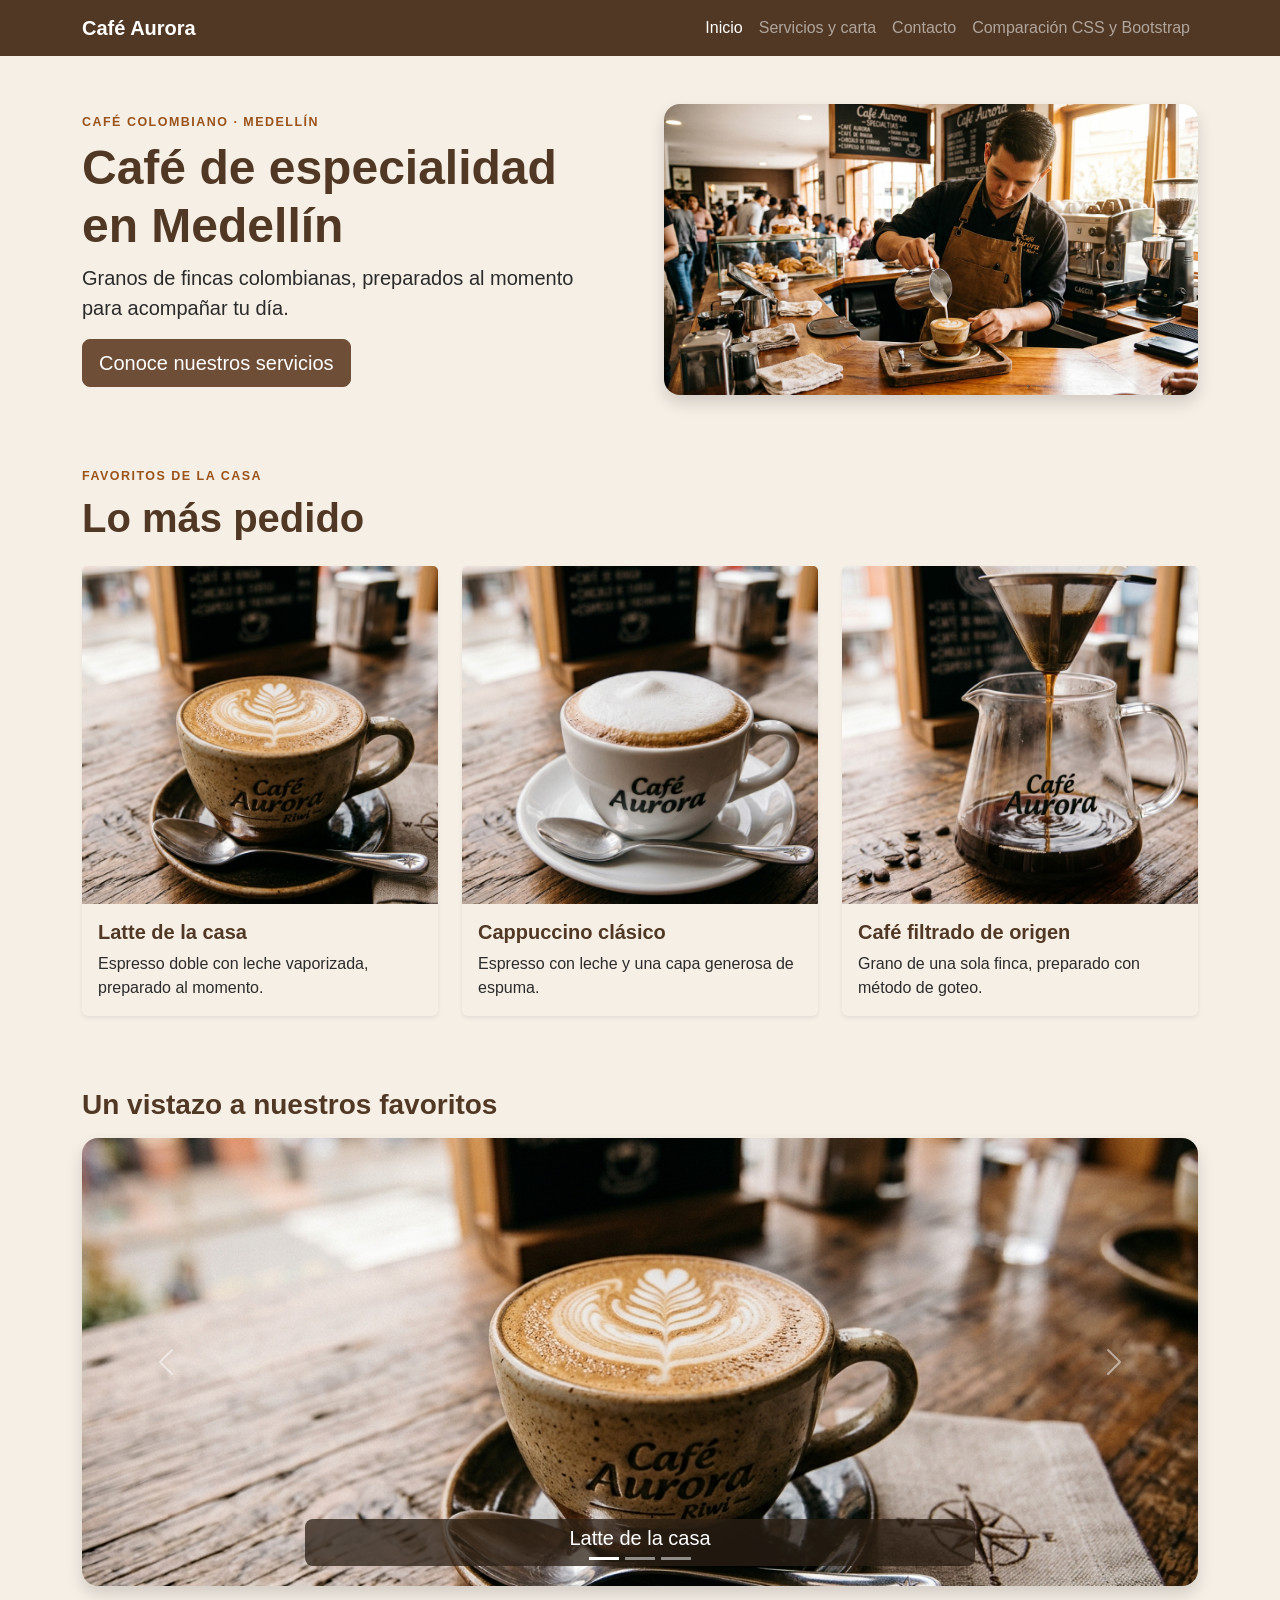
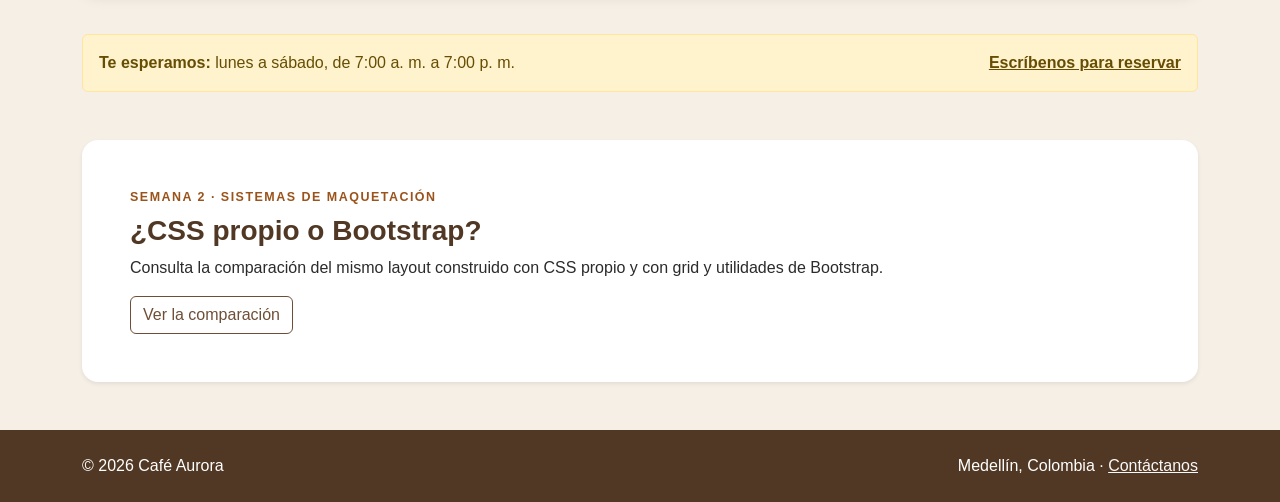
==== commit 36408174: "style: ajustar jerarquia y paleta de Bootstrap" ====
--- a/index.html
+++ b/index.html
@@ -31,8 +31,8 @@
             <div class="row align-items-center g-4 g-lg-5">
                 <div class="col-lg-6">
                     <p class="eyebrow mb-2">Café colombiano · Medellín</p>
-                    <h1 class="display-4 fw-bold text-cafe">Café de especialidad para disfrutar sin afán</h1>
-                    <p class="lead">Granos seleccionados de fincas colombianas, preparados al momento para acompañar tu día.</p>
+                    <h1 class="display-5 fw-bold text-cafe">Café de especialidad en Medellín</h1>
+                    <p class="lead">Granos de fincas colombianas, preparados al momento para acompañar tu día.</p>
                     <a class="btn btn-primary btn-lg" href="pages/servicios.html">Conoce nuestros servicios</a>
                 </div>
                 <div class="col-lg-6">
--- a/css/styles.css
+++ b/css/styles.css
@@ -6,6 +6,10 @@
     --cafe-texto: #2b2b2b;
     --bs-primary: #513824;
     --bs-primary-rgb: 81, 56, 36;
+    --bs-link-color: #6f4e37;
+    --bs-link-color-rgb: 111, 78, 55;
+    --bs-link-hover-color: #513824;
+    --bs-link-hover-color-rgb: 81, 56, 36;
     --bs-body-bg: #f6efe6;
     --bs-body-color: #2b2b2b;
 }
@@ -17,6 +21,29 @@
 .navbar-cafe,
 .footer-cafe {
     background-color: var(--cafe-oscuro);
+}
+
+.btn-primary {
+    --bs-btn-color: #fff;
+    --bs-btn-bg: var(--cafe-primario);
+    --bs-btn-border-color: var(--cafe-primario);
+    --bs-btn-hover-color: #fff;
+    --bs-btn-hover-bg: var(--cafe-oscuro);
+    --bs-btn-hover-border-color: var(--cafe-oscuro);
+    --bs-btn-active-bg: var(--cafe-oscuro);
+    --bs-btn-active-border-color: var(--cafe-oscuro);
+    --bs-btn-focus-shadow-rgb: 111, 78, 55;
+}
+
+.btn-outline-primary {
+    --bs-btn-color: var(--cafe-primario);
+    --bs-btn-border-color: var(--cafe-primario);
+    --bs-btn-hover-color: #fff;
+    --bs-btn-hover-bg: var(--cafe-primario);
+    --bs-btn-hover-border-color: var(--cafe-primario);
+    --bs-btn-active-bg: var(--cafe-oscuro);
+    --bs-btn-active-border-color: var(--cafe-oscuro);
+    --bs-btn-focus-shadow-rgb: 111, 78, 55;
 }
 
 .text-cafe,
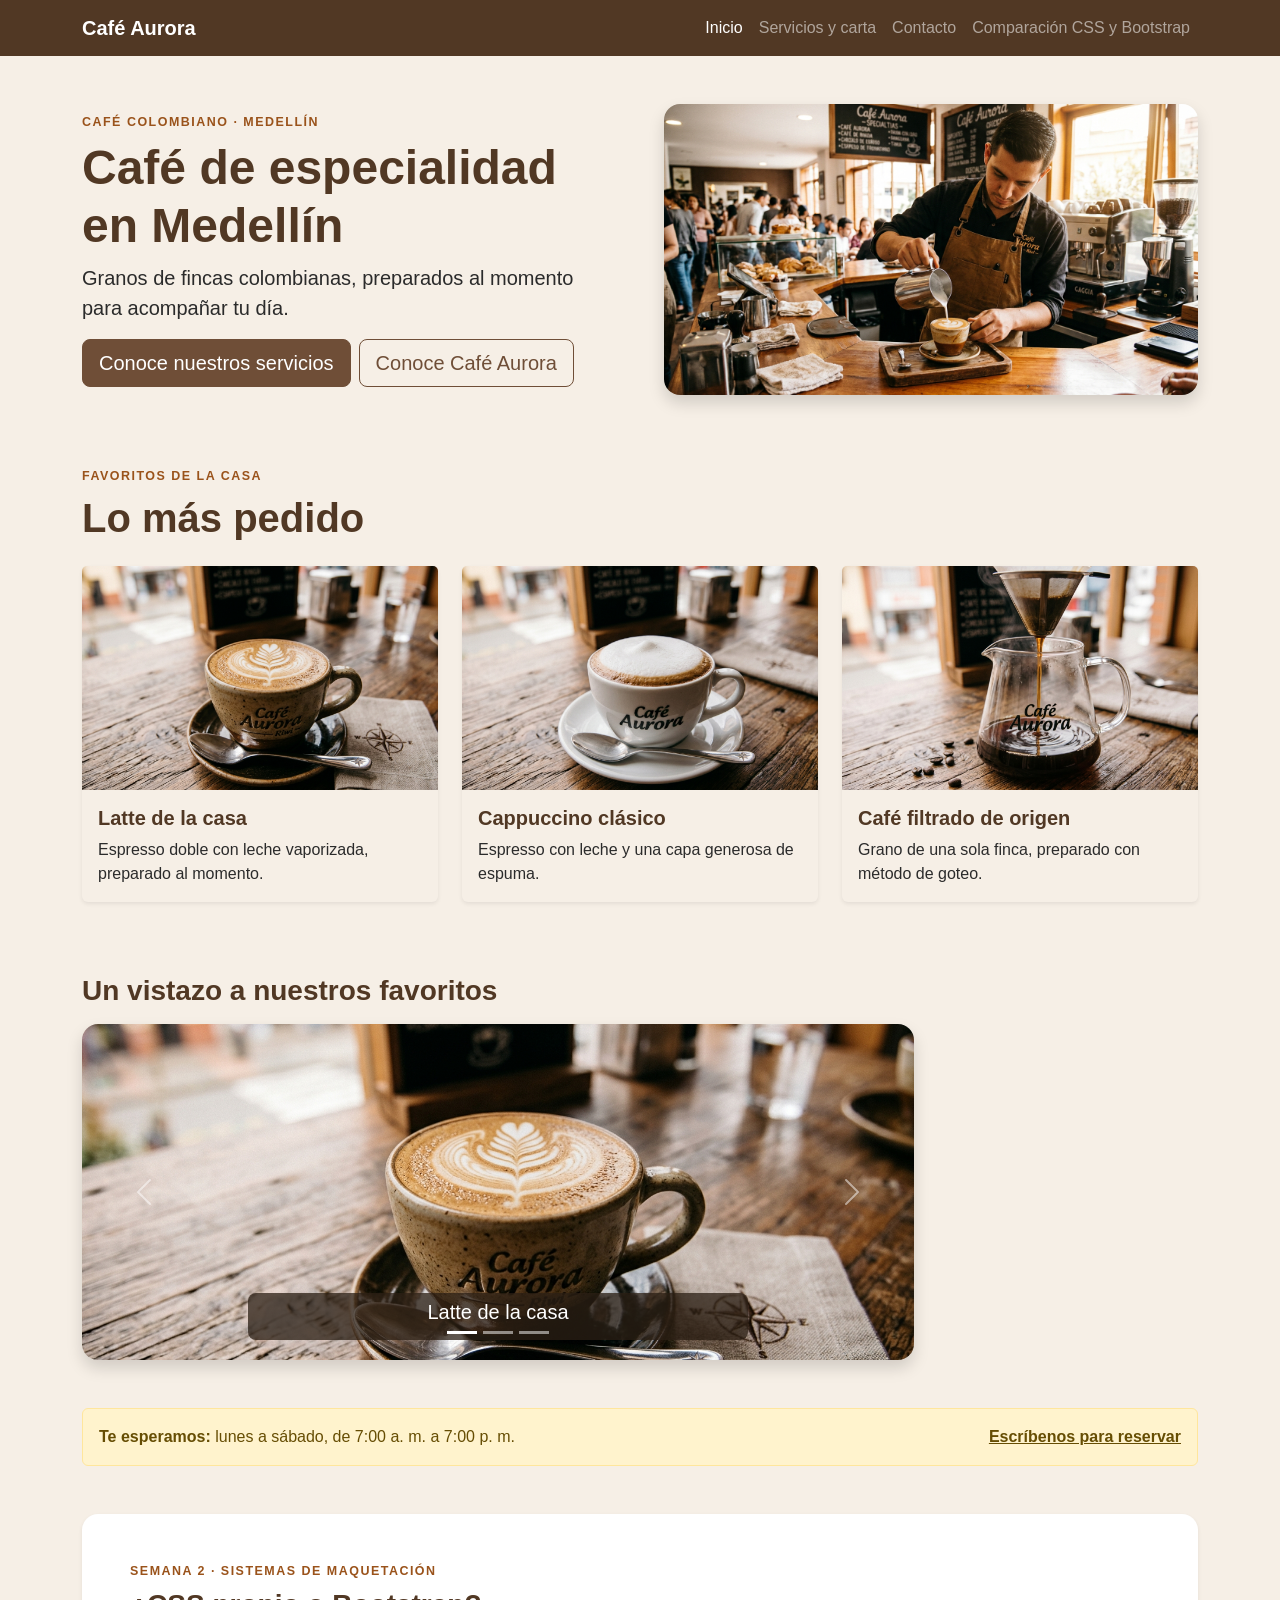
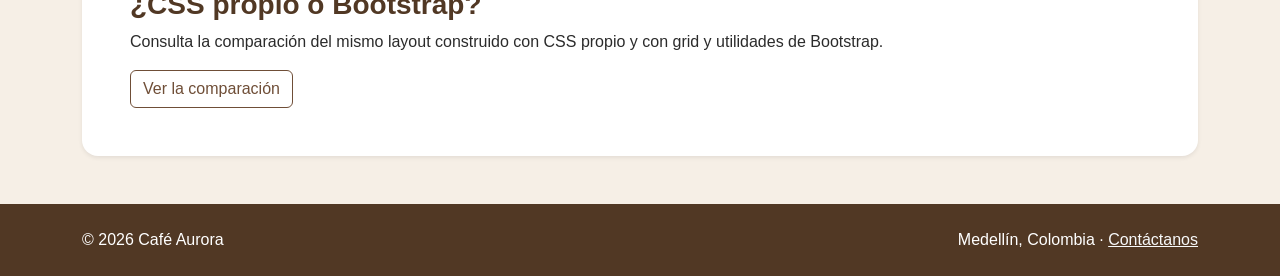
==== commit 6401037d: "style: compactar imagenes y facilitar acceso al modal" ====
--- a/index.html
+++ b/index.html
@@ -33,10 +33,13 @@
                     <p class="eyebrow mb-2">Café colombiano · Medellín</p>
                     <h1 class="display-5 fw-bold text-cafe">Café de especialidad en Medellín</h1>
                     <p class="lead">Granos de fincas colombianas, preparados al momento para acompañar tu día.</p>
-                    <a class="btn btn-primary btn-lg" href="pages/servicios.html">Conoce nuestros servicios</a>
+                    <div class="d-flex flex-column flex-sm-row gap-2">
+                        <a class="btn btn-primary btn-lg" href="pages/servicios.html">Conoce nuestros servicios</a>
+                        <button class="btn btn-outline-primary btn-lg" type="button" data-bs-toggle="modal" data-bs-target="#modalBienvenida">Conoce Café Aurora</button>
+                    </div>
                 </div>
                 <div class="col-lg-6">
-                    <img class="img-fluid rounded-4 shadow" src="img/portada.jpg" alt="Barista sirviendo café en el mostrador de Café Aurora" width="900" height="600">
+                    <img class="img-fluid hero-image rounded-4 shadow" src="img/portada.jpg" alt="Barista sirviendo café en el mostrador de Café Aurora" width="900" height="600">
                 </div>
             </div>
         </section>
@@ -64,7 +67,7 @@
 
         <section class="container py-5" aria-labelledby="carrusel-titulo">
             <h2 class="h3 fw-bold text-cafe mb-3" id="carrusel-titulo">Un vistazo a nuestros favoritos</h2>
-            <div id="carruselAurora" class="carousel slide rounded-4 overflow-hidden shadow" aria-label="Favoritos de Café Aurora">
+            <div id="carruselAurora" class="carousel-frame carousel slide rounded-4 overflow-hidden shadow" aria-label="Favoritos de Café Aurora">
                 <div class="carousel-indicators">
                     <button type="button" data-bs-target="#carruselAurora" data-bs-slide-to="0" class="active" aria-current="true" aria-label="Mostrar latte"></button>
                     <button type="button" data-bs-target="#carruselAurora" data-bs-slide-to="1" aria-label="Mostrar cappuccino"></button>
@@ -103,6 +106,13 @@
             <p class="mb-0">Medellín, Colombia · <a class="link-light" href="pages/contacto.html">Contáctanos</a></p>
         </div>
     </footer>
+    <div class="modal fade" id="modalBienvenida" tabindex="-1" aria-labelledby="modalBienvenidaTitulo" aria-hidden="true">
+        <div class="modal-dialog modal-dialog-centered"><div class="modal-content">
+            <div class="modal-header"><h2 class="modal-title h5 text-cafe" id="modalBienvenidaTitulo">Bienvenido a Café Aurora</h2><button class="btn-close" type="button" data-bs-dismiss="modal" aria-label="Cerrar"></button></div>
+            <div class="modal-body">Café de especialidad, preparado al momento con granos de fincas colombianas. Conoce nuestros servicios y encuentra tu próximo favorito.</div>
+            <div class="modal-footer"><button class="btn btn-outline-primary" type="button" data-bs-dismiss="modal">Seguir explorando</button><a class="btn btn-primary" href="pages/servicios.html">Ver servicios</a></div>
+        </div></div>
+    </div>
     <script src="https://cdn.jsdelivr.net/npm/bootstrap@5.3.8/dist/js/bootstrap.bundle.min.js" integrity="sha384-FKyoEForCGlyvwx9Hj09JcYn3nv7wiPVlz7YYwJrWVcXK/BmnVDxM+D2scQbITxI" crossorigin="anonymous"></script>
 </body>
 </html>
--- a/css/styles.css
+++ b/css/styles.css
@@ -60,12 +60,23 @@
 }
 
 .product-image {
-    aspect-ratio: 16 / 9;
+    width: 100%;
+    height: clamp(10rem, 18vw, 14rem);
     object-fit: cover;
 }
 
+.hero-image {
+    width: 100%;
+    max-height: 21rem;
+    object-fit: cover;
+}
+
+.carousel-frame {
+    max-width: 52rem;
+}
+
 .carousel-image {
-    height: min(60vw, 28rem);
+    height: clamp(12rem, 32vw, 21rem);
     object-fit: cover;
 }
 
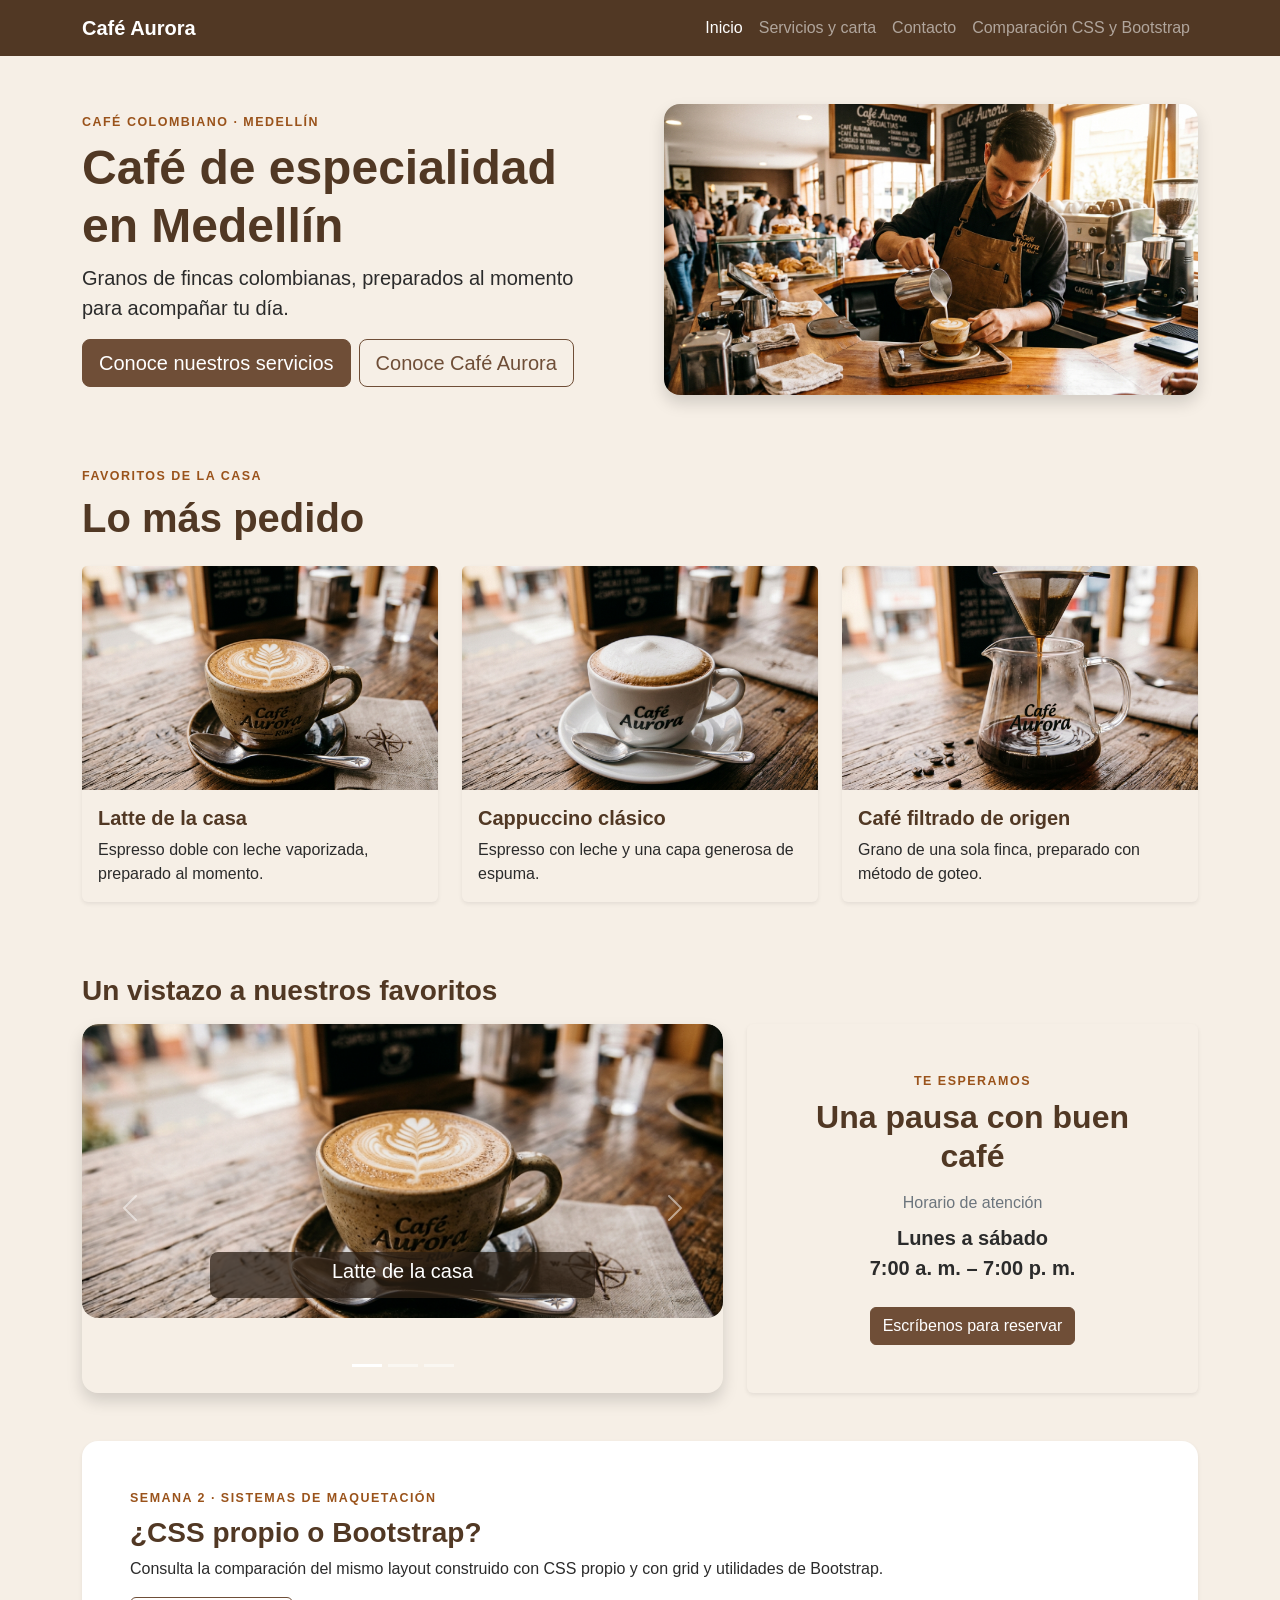
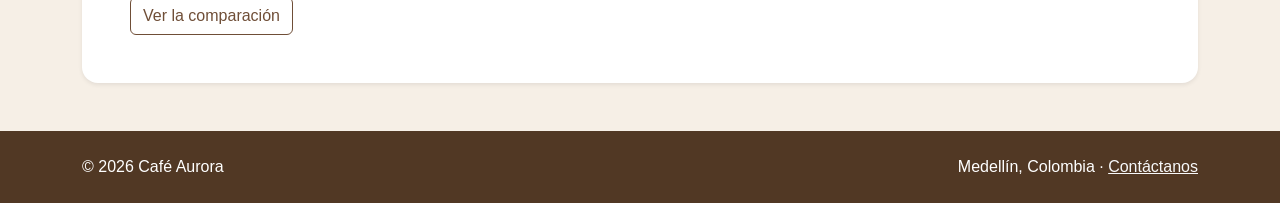
==== commit 55787491: "feat: combinar carrusel con horario y reserva" ====
--- a/index.html
+++ b/index.html
@@ -67,26 +67,34 @@
 
         <section class="container py-5" aria-labelledby="carrusel-titulo">
             <h2 class="h3 fw-bold text-cafe mb-3" id="carrusel-titulo">Un vistazo a nuestros favoritos</h2>
-            <div id="carruselAurora" class="carousel-frame carousel slide rounded-4 overflow-hidden shadow" aria-label="Favoritos de Café Aurora">
-                <div class="carousel-indicators">
-                    <button type="button" data-bs-target="#carruselAurora" data-bs-slide-to="0" class="active" aria-current="true" aria-label="Mostrar latte"></button>
-                    <button type="button" data-bs-target="#carruselAurora" data-bs-slide-to="1" aria-label="Mostrar cappuccino"></button>
-                    <button type="button" data-bs-target="#carruselAurora" data-bs-slide-to="2" aria-label="Mostrar café filtrado"></button>
+            <div class="row g-4 align-items-stretch">
+                <div class="col-lg-7">
+                    <div id="carruselAurora" class="carousel slide rounded-4 overflow-hidden shadow h-100" aria-label="Favoritos de Café Aurora">
+                        <div class="carousel-indicators">
+                            <button type="button" data-bs-target="#carruselAurora" data-bs-slide-to="0" class="active" aria-current="true" aria-label="Mostrar latte"></button>
+                            <button type="button" data-bs-target="#carruselAurora" data-bs-slide-to="1" aria-label="Mostrar cappuccino"></button>
+                            <button type="button" data-bs-target="#carruselAurora" data-bs-slide-to="2" aria-label="Mostrar café filtrado"></button>
+                        </div>
+                        <div class="carousel-inner rounded-4">
+                            <div class="carousel-item active"><img src="img/latte.jpg" class="d-block w-100 carousel-image" alt="Latte de la casa con arte en la espuma"><div class="carousel-caption"><h3 class="h5">Latte de la casa</h3></div></div>
+                            <div class="carousel-item"><img src="img/cappuccino.jpg" class="d-block w-100 carousel-image" alt="Cappuccino clásico con espuma"><div class="carousel-caption"><h3 class="h5">Cappuccino clásico</h3></div></div>
+                            <div class="carousel-item"><img src="img/filtrado.jpg" class="d-block w-100 carousel-image" alt="Café filtrado de origen servido en una jarra"><div class="carousel-caption"><h3 class="h5">Café filtrado de origen</h3></div></div>
+                        </div>
+                        <button class="carousel-control-prev" type="button" data-bs-target="#carruselAurora" data-bs-slide="prev"><span class="carousel-control-prev-icon" aria-hidden="true"></span><span class="visually-hidden">Anterior</span></button>
+                        <button class="carousel-control-next" type="button" data-bs-target="#carruselAurora" data-bs-slide="next"><span class="carousel-control-next-icon" aria-hidden="true"></span><span class="visually-hidden">Siguiente</span></button>
+                    </div>
                 </div>
-                <div class="carousel-inner">
-                    <div class="carousel-item active"><img src="img/latte.jpg" class="d-block w-100 carousel-image" alt="Latte de la casa con arte en la espuma"><div class="carousel-caption"><h3 class="h5">Latte de la casa</h3></div></div>
-                    <div class="carousel-item"><img src="img/cappuccino.jpg" class="d-block w-100 carousel-image" alt="Cappuccino clásico con espuma"><div class="carousel-caption"><h3 class="h5">Cappuccino clásico</h3></div></div>
-                    <div class="carousel-item"><img src="img/filtrado.jpg" class="d-block w-100 carousel-image" alt="Café filtrado de origen servido en una jarra"><div class="carousel-caption"><h3 class="h5">Café filtrado de origen</h3></div></div>
-                </div>
-                <button class="carousel-control-prev" type="button" data-bs-target="#carruselAurora" data-bs-slide="prev"><span class="carousel-control-prev-icon" aria-hidden="true"></span><span class="visually-hidden">Anterior</span></button>
-                <button class="carousel-control-next" type="button" data-bs-target="#carruselAurora" data-bs-slide="next"><span class="carousel-control-next-icon" aria-hidden="true"></span><span class="visually-hidden">Siguiente</span></button>
-            </div>
-        </section>
-
-        <section class="container pb-5" aria-label="Horario de atención">
-            <div class="alert alert-warning d-flex flex-column flex-md-row justify-content-between align-items-md-center gap-2 mb-0" role="alert">
-                <div><strong>Te esperamos:</strong> lunes a sábado, de 7:00 a. m. a 7:00 p. m.</div>
-                <a class="alert-link" href="pages/contacto.html">Escríbenos para reservar</a>
+                <aside class="col-lg-5" aria-labelledby="horario-titulo">
+                    <div class="card border-0 shadow-sm h-100">
+                        <div class="card-body d-flex flex-column justify-content-center align-items-center text-center p-4 p-xl-5">
+                            <p class="eyebrow mb-2">Te esperamos</p>
+                            <h3 class="card-title h2 fw-bold mb-3" id="horario-titulo">Una pausa con buen café</h3>
+                            <p class="text-secondary mb-2">Horario de atención</p>
+                            <p class="fs-5 fw-semibold mb-4">Lunes a sábado<br>7:00 a. m. – 7:00 p. m.</p>
+                            <a class="btn btn-primary" href="pages/contacto.html">Escríbenos para reservar</a>
+                        </div>
+                    </div>
+                </aside>
             </div>
         </section>
 
--- a/css/styles.css
+++ b/css/styles.css
@@ -71,12 +71,8 @@
     object-fit: cover;
 }
 
-.carousel-frame {
-    max-width: 52rem;
-}
-
 .carousel-image {
-    height: clamp(12rem, 32vw, 21rem);
+    height: clamp(14rem, 23vw, 19rem);
     object-fit: cover;
 }
 
